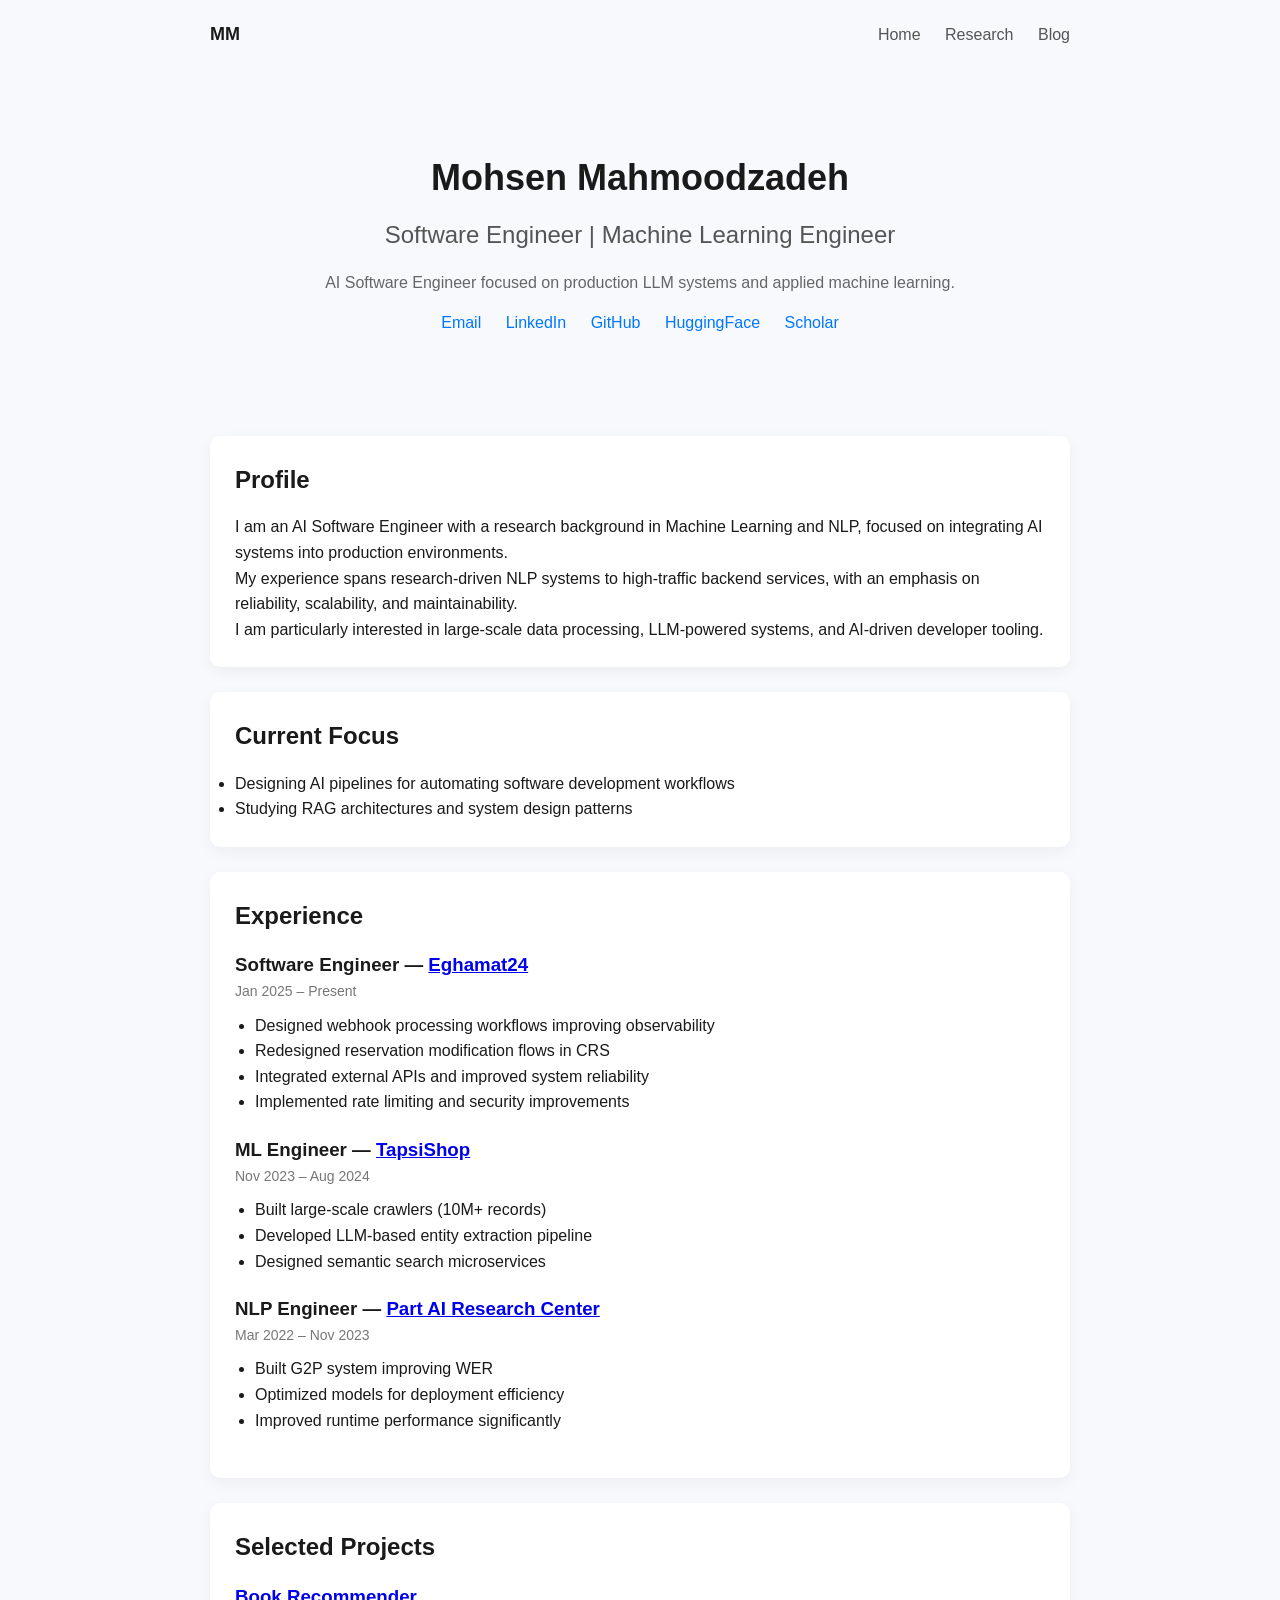
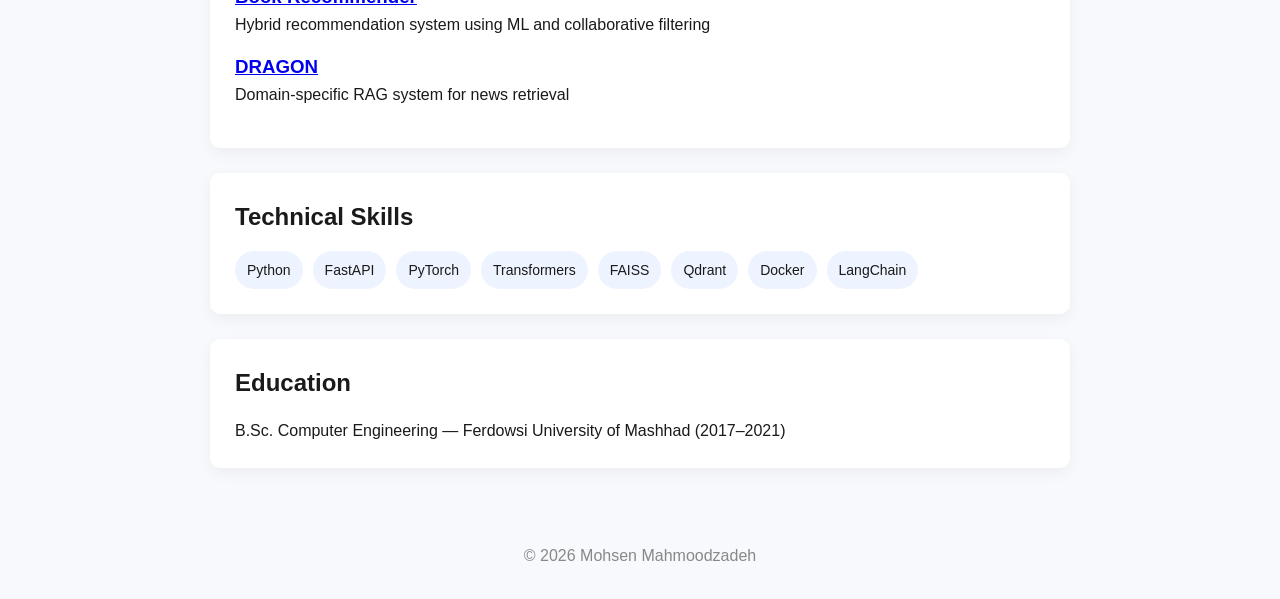
==== index.html @ 60033118 "[update] index" ====
<!DOCTYPE html>
<html lang="en">
<head>
    <meta charset="UTF-8">
    <meta name="viewport" content="width=device-width, initial-scale=1.0">
    <title>Mohsen Mahmoodzadeh</title>
    <link rel="stylesheet" href="style.css">
</head>
<body>

<nav class="container">
    <div class="nav-inner">
        <span class="logo">MM</span>
        <div>
            <a href="index.html">Home</a>
            <a href="research.html">Research</a>
            <a href="blog.html">Blog</a>
        </div>
    </div>
</nav>

<header class="container header">
    <h1>Mohsen Mahmoodzadeh</h1>
    <h2>Software Engineer | Machine Learning Engineer</h2>
    <p class="subtitle">
        AI Software Engineer focused on production LLM systems and applied machine learning.
    </p>

    <div class="links">
        <a href="mailto:1mohsen.smm@gmail.com">Email</a>
        <a href="https://linkedin.com/in/mohsen-mahmoodzadeh">LinkedIn</a>
        <a href="https://github.com/mohsenMahmoodzadeh">GitHub</a>
        <a href="https://huggingface.co/MohsenMahmoodzadeh">HuggingFace</a>
        <a href="https://scholar.google.com/citations?hl=en&user=0bJEyegAAAAJ">Scholar</a>
    </div>
</header>

<main class="container">

<section class="card">
    <h2>Profile</h2>
    <p>
        I am an AI Software Engineer with a research background in Machine Learning and NLP,
        focused on integrating AI systems into production environments.
    </p>
    <p>
        My experience spans research-driven NLP systems to high-traffic backend services,
        with an emphasis on reliability, scalability, and maintainability.
    </p>
    <p>
        I am particularly interested in large-scale data processing,
        LLM-powered systems, and AI-driven developer tooling.
    </p>
</section>

<section class="card">
    <h2>Current Focus</h2>
    <ul>
        <li>Designing AI pipelines for automating software development workflows</li>
        <li>Studying RAG architectures and system design patterns</li>
    </ul>
</section>

<section class="card">
    <h2>Experience</h2>

    <div class="job">
        <h3>Software Engineer — <a href="https://www.eghamat24.com">Eghamat24</a></h3>
        <span>Jan 2025 – Present</span>
        <ul>
            <li>Designed webhook processing workflows improving observability</li>
            <li>Redesigned reservation modification flows in CRS</li>
            <li>Integrated external APIs and improved system reliability</li>
            <li>Implemented rate limiting and security improvements</li>
        </ul>
    </div>

    <div class="job">
        <h3>ML Engineer — <a href="https://tapsi.shop/">TapsiShop</a></h3>
        <span>Nov 2023 – Aug 2024</span>
        <ul>
            <li>Built large-scale crawlers (10M+ records)</li>
            <li>Developed LLM-based entity extraction pipeline</li>
            <li>Designed semantic search microservices</li>
        </ul>
    </div>

    <div class="job">
        <h3>NLP Engineer — <a href="https://partdp.ai/en/">Part AI Research Center</a></h3>
        <span>Mar 2022 – Nov 2023</span>
        <ul>
            <li>Built G2P system improving WER</li>
            <li>Optimized models for deployment efficiency</li>
            <li>Improved runtime performance significantly</li>
        </ul>
    </div>

</section>

<section class="card">
    <h2>Selected Projects</h2>

    <div class="project">
        <h3><a href="https://github.com/mohsenMahmoodzadeh/book-crossing-recommender-system">Book Recommender</a></h3>
        <p>Hybrid recommendation system using ML and collaborative filtering</p>
    </div>

    <div class="project">
        <h3><a href="https://github.com/mohsenMahmoodzadeh/dragon">DRAGON</a></h3>
        <p>Domain-specific RAG system for news retrieval</p>
    </div>

</section>

<section class="card">
    <h2>Technical Skills</h2>
    <div class="skills">
        <span>Python</span>
        <span>FastAPI</span>
        <span>PyTorch</span>
        <span>Transformers</span>
        <span>FAISS</span>
        <span>Qdrant</span>
        <span>Docker</span>
        <span>LangChain</span>
    </div>
</section>

<section class="card">
    <h2>Education</h2>
    <p>B.Sc. Computer Engineering — Ferdowsi University of Mashhad (2017–2021)</p>
</section>

</main>

<footer>
    <p>© 2026 Mohsen Mahmoodzadeh</p>
</footer>

</body>
</html>
---- style.css ----
/* RESET */
* {
    margin: 0;
    padding: 0;
    box-sizing: border-box;
}

body {
    font-family: -apple-system, BlinkMacSystemFont, "Segoe UI", Roboto, sans-serif;
    background: #f7f9fc;
    color: #1a1a1a;
    line-height: 1.6;
}

/* LAYOUT */
.container {
    max-width: 900px;
    margin: auto;
    padding: 20px;
}

/* NAV */
nav {
    margin-top: 10px;
}

.nav-inner {
    display: flex;
    justify-content: space-between;
    align-items: center;
}

nav a {
    margin-left: 20px;
    text-decoration: none;
    color: #555;
    font-weight: 500;
}

nav a:hover {
    color: #0077ff;
}

.logo {
    font-weight: bold;
    font-size: 18px;
}

/* HEADER */
.header {
    text-align: center;
    margin: 60px auto;
}

.header h1 {
    font-size: 36px;
}

.header h2 {
    font-weight: 400;
    color: #555;
    margin: 10px 0;
}

.subtitle {
    margin: 15px 0;
    color: #666;
}

.links a {
    margin: 5px 10px;
    text-decoration: none;
    color: #0077ff;
    font-weight: 500;
}

.links a:hover {
    text-decoration: underline;
}

/* CARD */
.card {
    background: white;
    padding: 25px;
    margin-bottom: 25px;
    border-radius: 10px;
    box-shadow: 0 5px 15px rgba(0,0,0,0.05);
}

/* SECTIONS */
h2 {
    margin-bottom: 15px;
}

/* JOB */
.job {
    margin-bottom: 20px;
}

.job span {
    display: block;
    font-size: 14px;
    color: #777;
    margin-bottom: 10px;
}

.job ul {
    padding-left: 20px;
}

/* PROJECT */
.project {
    margin-bottom: 15px;
}

/* SKILLS */
.skills {
    display: flex;
    flex-wrap: wrap;
    gap: 10px;
}

.skills span {
    background: #eef4ff;
    padding: 8px 12px;
    border-radius: 20px;
    font-size: 14px;
}

/* FOOTER */
footer {
    text-align: center;
    padding: 30px;
    color: #888;
}
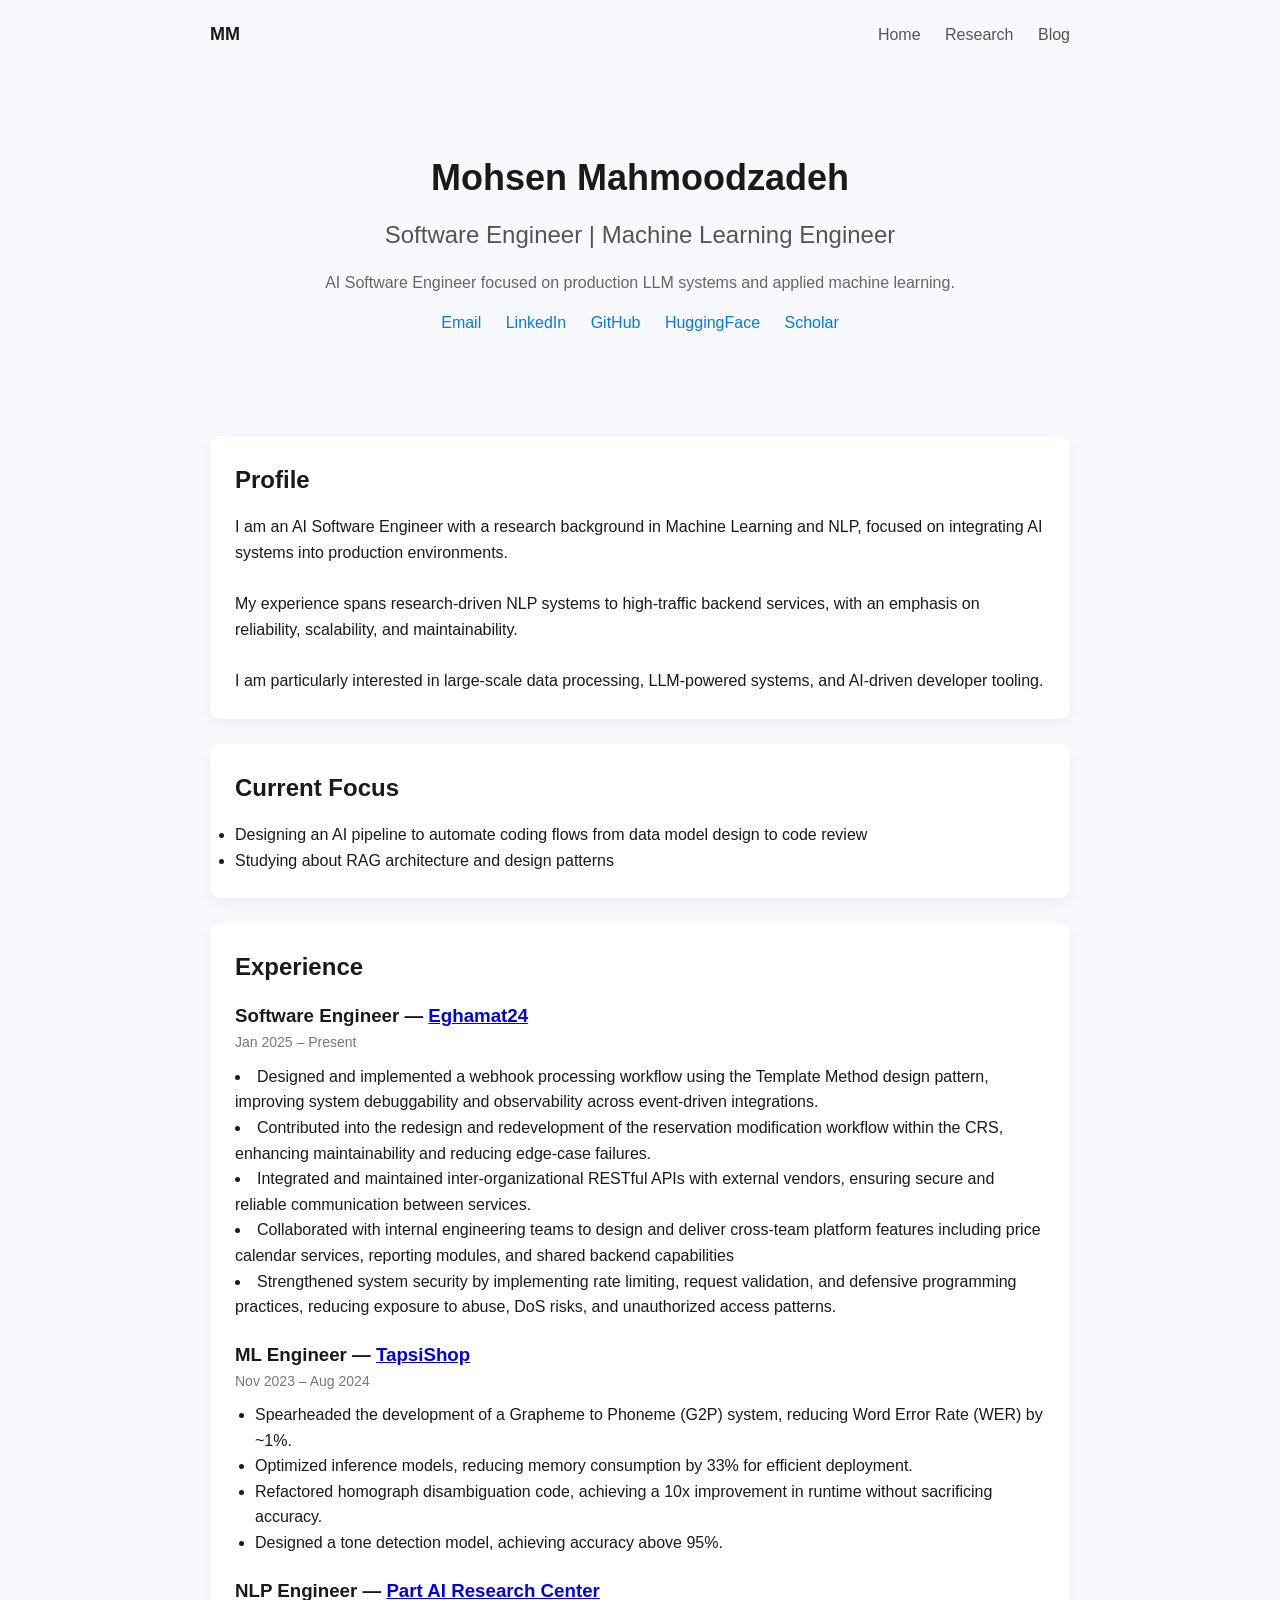
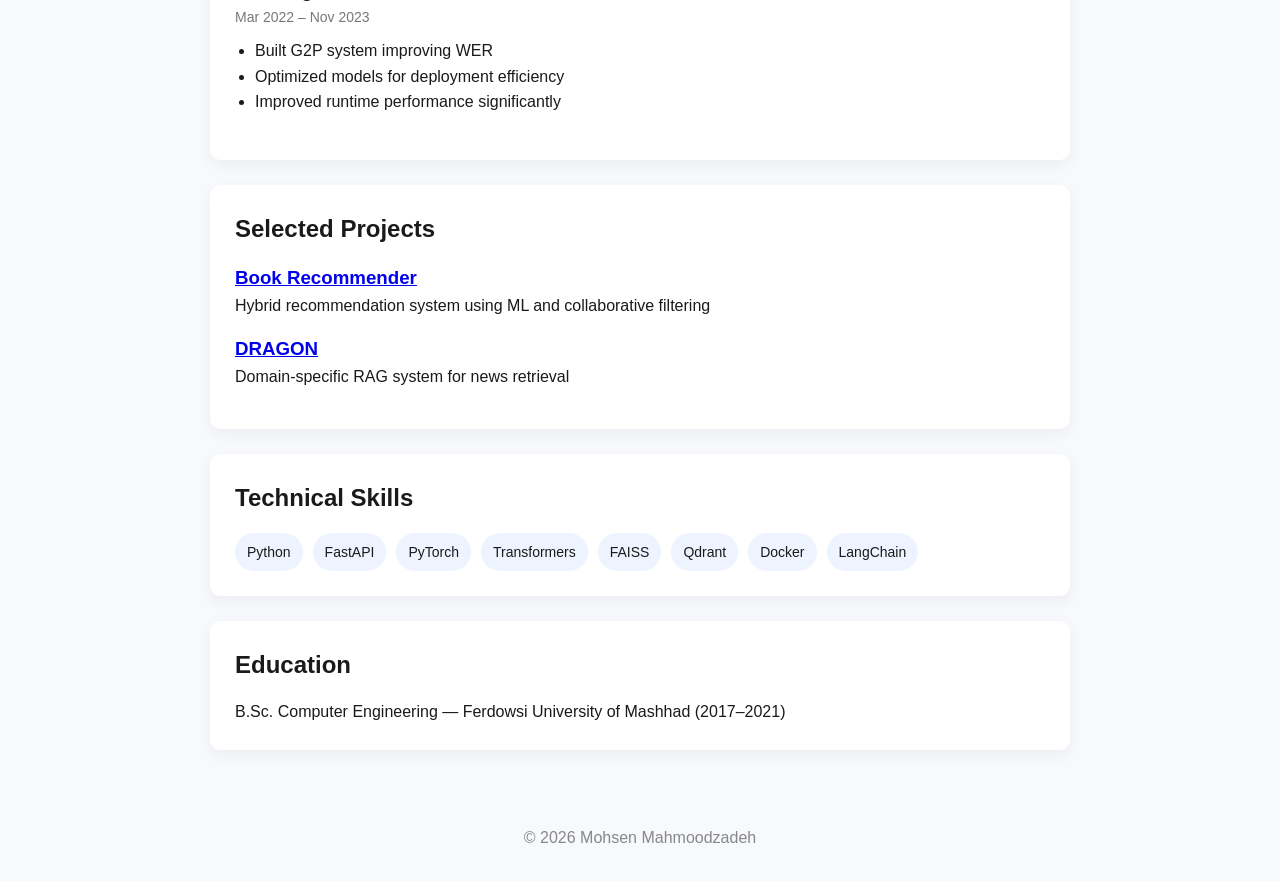
==== commit 9726a4ec: "[update] index" ====
--- a/index.html
+++ b/index.html
@@ -37,99 +37,112 @@
 
 <main class="container">
 
-<section class="card">
-    <h2>Profile</h2>
-    <p>
-        I am an AI Software Engineer with a research background in Machine Learning and NLP,
-        focused on integrating AI systems into production environments.
-    </p>
-    <p>
-        My experience spans research-driven NLP systems to high-traffic backend services,
-        with an emphasis on reliability, scalability, and maintainability.
-    </p>
-    <p>
-        I am particularly interested in large-scale data processing,
-        LLM-powered systems, and AI-driven developer tooling.
-    </p>
-</section>
+    <section class="card">
+        <h2>Profile</h2>
+        <p>
+            I am an AI Software Engineer with a research background in Machine Learning and NLP,
+            focused on integrating AI systems into production environments.
+        </p>
+        <br>
+        <p>
+            My experience spans research-driven NLP systems to high-traffic backend services,
+            with an emphasis on reliability, scalability, and maintainability.
+        </p>
+        <br>
+        <p>
+            I am particularly interested in large-scale data processing,
+            LLM-powered systems, and AI-driven developer tooling.
+        </p>
+    </section>
 
-<section class="card">
-    <h2>Current Focus</h2>
-    <ul>
-        <li>Designing AI pipelines for automating software development workflows</li>
-        <li>Studying RAG architectures and system design patterns</li>
-    </ul>
-</section>
+    <section class="card">
+        <h2>Current Focus</h2>
+        <ul>
+            <li>Designing an AI pipeline to automate coding flows from data model design to code review</li>
+            <li>Studying about RAG architecture and design patterns</li>
+        </ul>
+    </section>
 
-<section class="card">
-    <h2>Experience</h2>
+    <section class="card">
+        <h2>Experience</h2>
 
-    <div class="job">
-        <h3>Software Engineer — <a href="https://www.eghamat24.com">Eghamat24</a></h3>
-        <span>Jan 2025 – Present</span>
-        <ul>
-            <li>Designed webhook processing workflows improving observability</li>
-            <li>Redesigned reservation modification flows in CRS</li>
-            <li>Integrated external APIs and improved system reliability</li>
-            <li>Implemented rate limiting and security improvements</li>
-        </ul>
-    </div>
+        <div class="job">
+            <h3>Software Engineer — <a href="https://www.eghamat24.com">Eghamat24</a></h3>
+            <span>Jan 2025 – Present</span>
+            <li>Designed and implemented a webhook processing workflow using the Template Method design pattern,
+                improving system debuggability and observability across event-driven integrations.
+            </li>
+            <li>Contributed into the redesign and redevelopment of the reservation modification workflow within the
+                CRS, enhancing maintainability and reducing edge-case failures.
+            </li>
+            <li>Integrated and maintained inter-organizational RESTful APIs with external vendors, ensuring secure and
+                reliable communication between services.
+            </li>
+            <li>Collaborated with internal engineering teams to design and deliver cross-team platform features
+                including price calendar services, reporting modules, and shared backend capabilities
+            </li>
+            <li>Strengthened system security by implementing rate limiting, request validation, and defensive
+                programming practices, reducing exposure to abuse, DoS risks, and unauthorized access patterns.
+            </li>
+        </div>
 
-    <div class="job">
-        <h3>ML Engineer — <a href="https://tapsi.shop/">TapsiShop</a></h3>
-        <span>Nov 2023 – Aug 2024</span>
-        <ul>
-            <li>Built large-scale crawlers (10M+ records)</li>
-            <li>Developed LLM-based entity extraction pipeline</li>
-            <li>Designed semantic search microservices</li>
-        </ul>
-    </div>
+        <div class="job">
+            <h3>ML Engineer — <a href="https://tapsi.shop/">TapsiShop</a></h3>
+            <span>Nov 2023 – Aug 2024</span>
+            <ul>
+                <li>Spearheaded the development of a Grapheme to Phoneme (G2P) system, reducing Word Error Rate (WER) by ~1%.</li>
+            <li>Optimized inference models, reducing memory consumption by 33% for efficient deployment.</li>
+            <li>Refactored homograph disambiguation code, achieving a 10x improvement in runtime without sacrificing accuracy.</li>
+            <li>Designed a tone detection model, achieving accuracy above 95%.</li>
+            </ul>
+        </div>
 
-    <div class="job">
-        <h3>NLP Engineer — <a href="https://partdp.ai/en/">Part AI Research Center</a></h3>
-        <span>Mar 2022 – Nov 2023</span>
-        <ul>
-            <li>Built G2P system improving WER</li>
-            <li>Optimized models for deployment efficiency</li>
-            <li>Improved runtime performance significantly</li>
-        </ul>
-    </div>
+        <div class="job">
+            <h3>NLP Engineer — <a href="https://partdp.ai/en/">Part AI Research Center</a></h3>
+            <span>Mar 2022 – Nov 2023</span>
+            <ul>
+                <li>Built G2P system improving WER</li>
+                <li>Optimized models for deployment efficiency</li>
+                <li>Improved runtime performance significantly</li>
+            </ul>
+        </div>
 
-</section>
+    </section>
 
-<section class="card">
-    <h2>Selected Projects</h2>
+    <section class="card">
+        <h2>Selected Projects</h2>
 
-    <div class="project">
-        <h3><a href="https://github.com/mohsenMahmoodzadeh/book-crossing-recommender-system">Book Recommender</a></h3>
-        <p>Hybrid recommendation system using ML and collaborative filtering</p>
-    </div>
+        <div class="project">
+            <h3><a href="https://github.com/mohsenMahmoodzadeh/book-crossing-recommender-system">Book Recommender</a>
+            </h3>
+            <p>Hybrid recommendation system using ML and collaborative filtering</p>
+        </div>
 
-    <div class="project">
-        <h3><a href="https://github.com/mohsenMahmoodzadeh/dragon">DRAGON</a></h3>
-        <p>Domain-specific RAG system for news retrieval</p>
-    </div>
+        <div class="project">
+            <h3><a href="https://github.com/mohsenMahmoodzadeh/dragon">DRAGON</a></h3>
+            <p>Domain-specific RAG system for news retrieval</p>
+        </div>
 
-</section>
+    </section>
 
-<section class="card">
-    <h2>Technical Skills</h2>
-    <div class="skills">
-        <span>Python</span>
-        <span>FastAPI</span>
-        <span>PyTorch</span>
-        <span>Transformers</span>
-        <span>FAISS</span>
-        <span>Qdrant</span>
-        <span>Docker</span>
-        <span>LangChain</span>
-    </div>
-</section>
+    <section class="card">
+        <h2>Technical Skills</h2>
+        <div class="skills">
+            <span>Python</span>
+            <span>FastAPI</span>
+            <span>PyTorch</span>
+            <span>Transformers</span>
+            <span>FAISS</span>
+            <span>Qdrant</span>
+            <span>Docker</span>
+            <span>LangChain</span>
+        </div>
+    </section>
 
-<section class="card">
-    <h2>Education</h2>
-    <p>B.Sc. Computer Engineering — Ferdowsi University of Mashhad (2017–2021)</p>
-</section>
+    <section class="card">
+        <h2>Education</h2>
+        <p>B.Sc. Computer Engineering — Ferdowsi University of Mashhad (2017–2021)</p>
+    </section>
 
 </main>
 
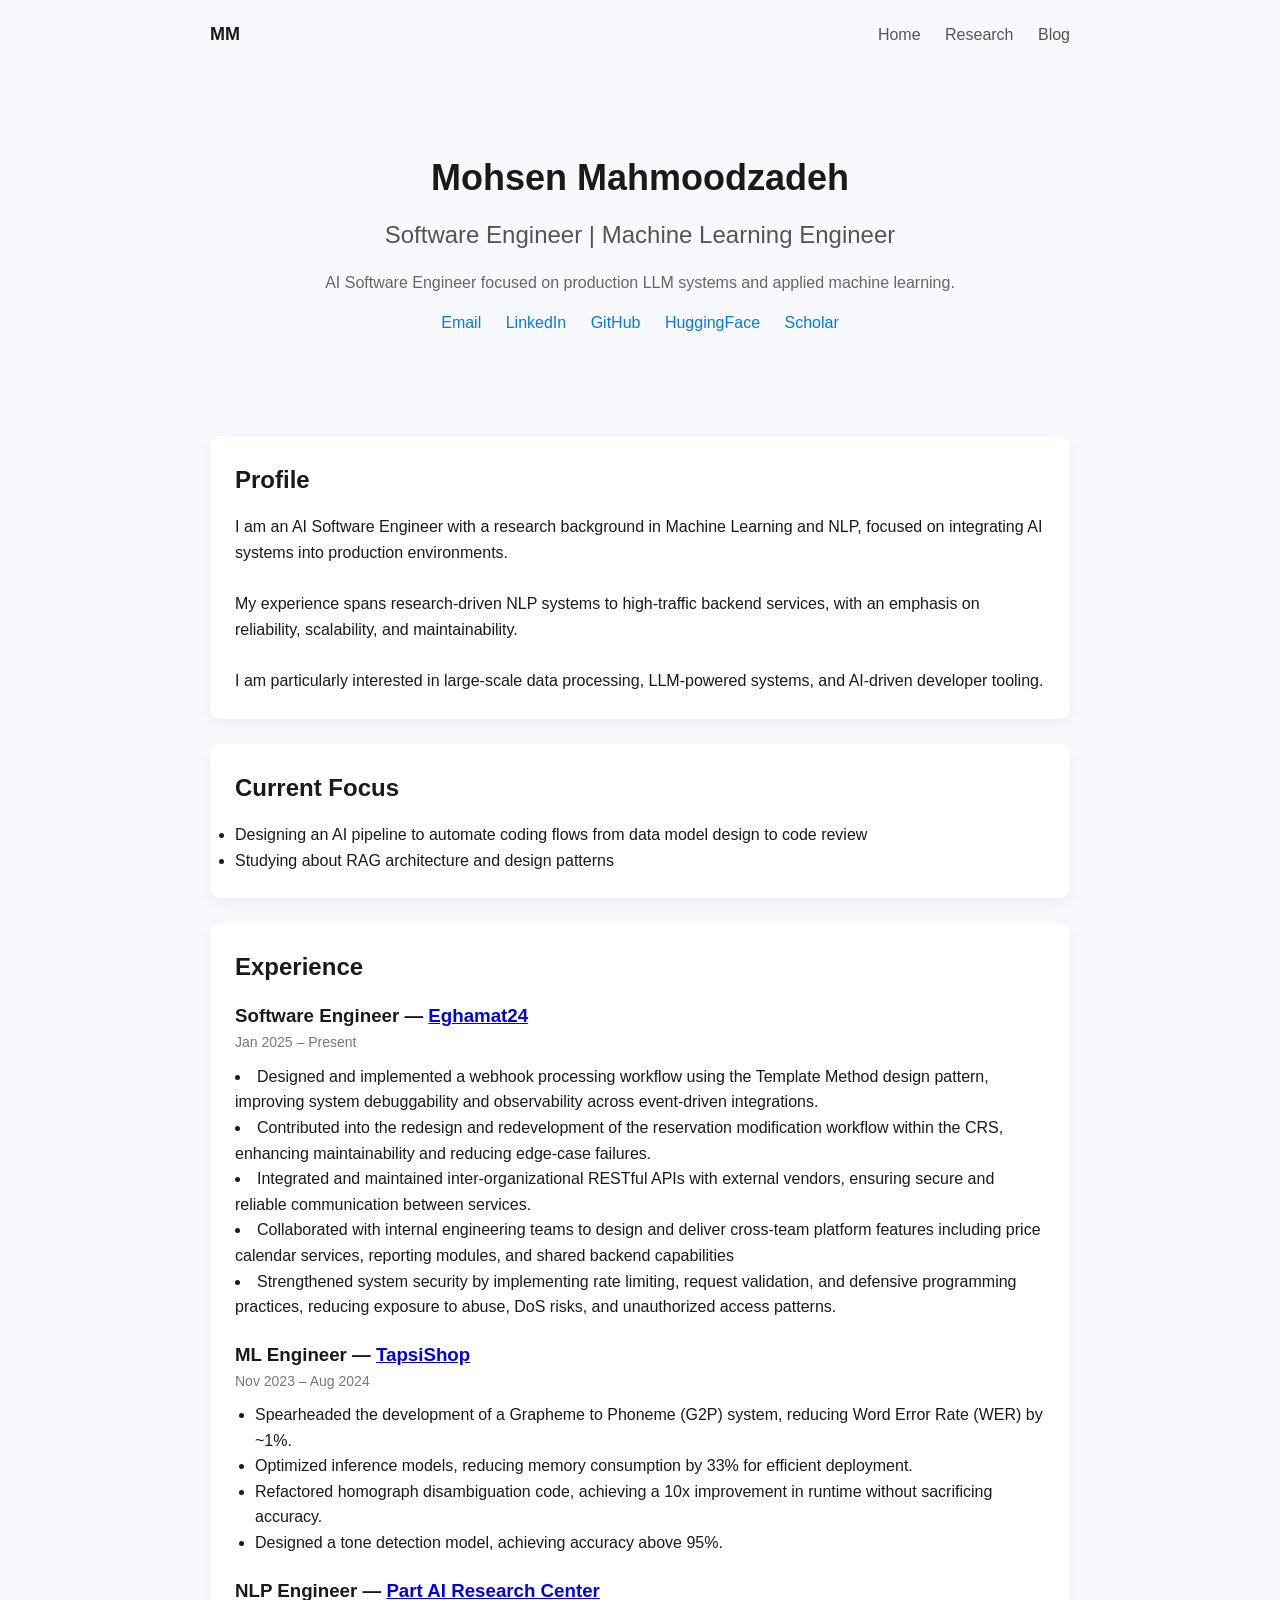
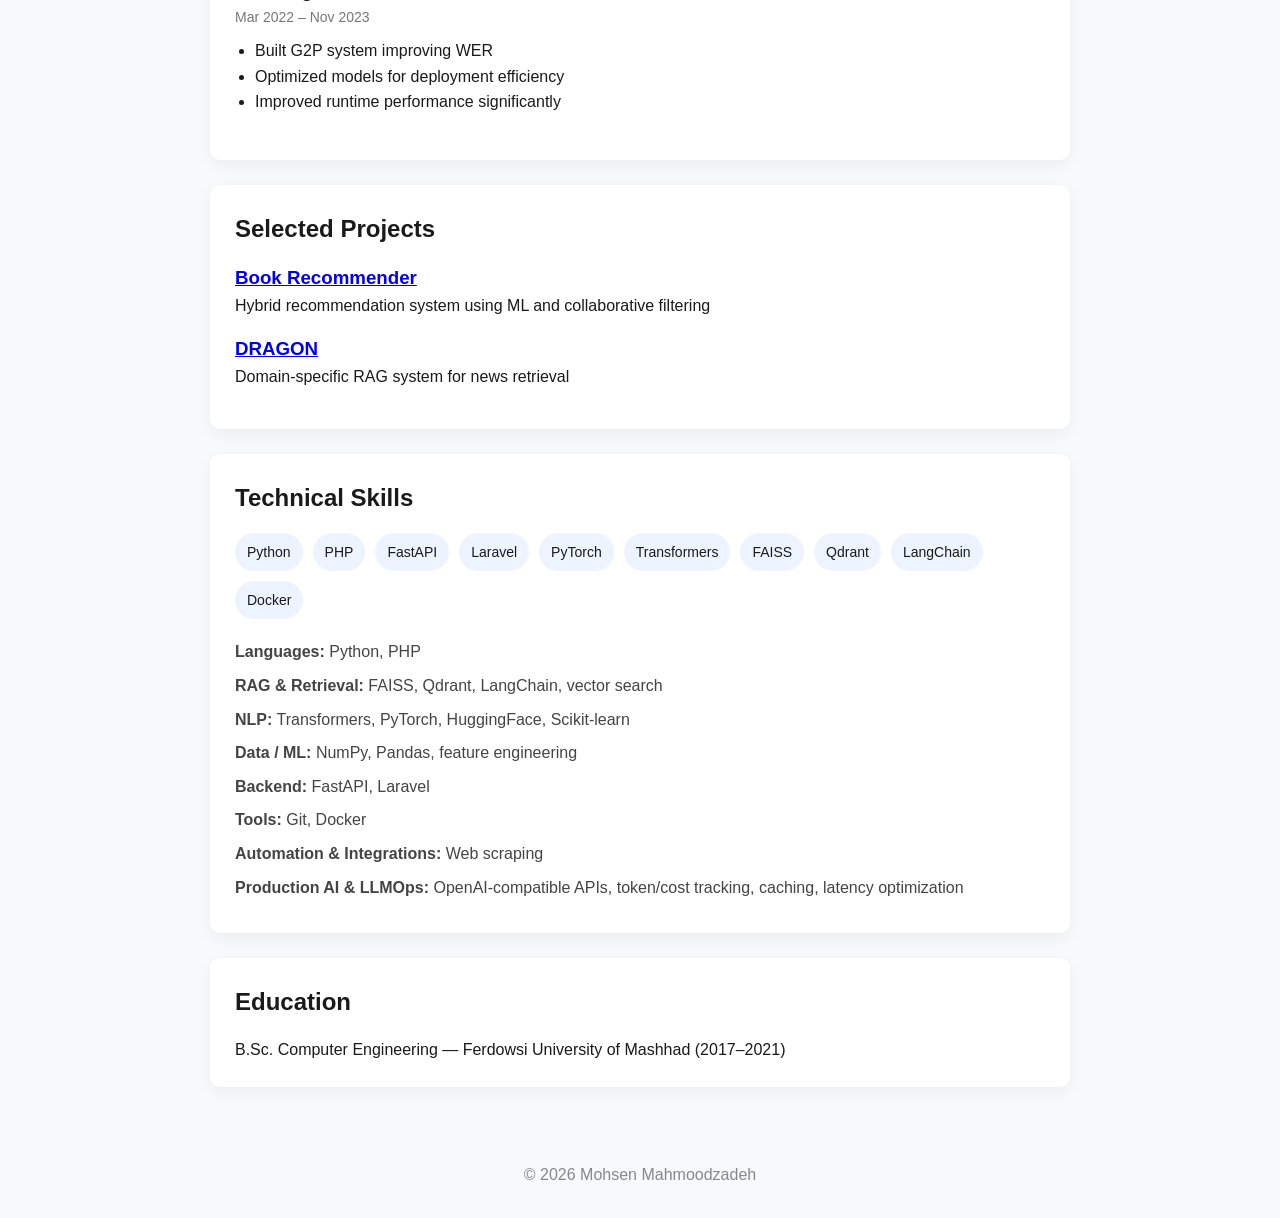
==== commit 610d2e8f: "[update] index" ====
--- a/index.html
+++ b/index.html
@@ -90,10 +90,14 @@
             <h3>ML Engineer — <a href="https://tapsi.shop/">TapsiShop</a></h3>
             <span>Nov 2023 – Aug 2024</span>
             <ul>
-                <li>Spearheaded the development of a Grapheme to Phoneme (G2P) system, reducing Word Error Rate (WER) by ~1%.</li>
-            <li>Optimized inference models, reducing memory consumption by 33% for efficient deployment.</li>
-            <li>Refactored homograph disambiguation code, achieving a 10x improvement in runtime without sacrificing accuracy.</li>
-            <li>Designed a tone detection model, achieving accuracy above 95%.</li>
+                <li>Spearheaded the development of a Grapheme to Phoneme (G2P) system, reducing Word Error Rate (WER) by
+                    ~1%.
+                </li>
+                <li>Optimized inference models, reducing memory consumption by 33% for efficient deployment.</li>
+                <li>Refactored homograph disambiguation code, achieving a 10x improvement in runtime without sacrificing
+                    accuracy.
+                </li>
+                <li>Designed a tone detection model, achieving accuracy above 95%.</li>
             </ul>
         </div>
 
@@ -127,15 +131,41 @@
 
     <section class="card">
         <h2>Technical Skills</h2>
+
+        <!-- Quick visual tags -->
         <div class="skills">
             <span>Python</span>
+            <span>PHP</span>
             <span>FastAPI</span>
+            <span>Laravel</span>
             <span>PyTorch</span>
             <span>Transformers</span>
             <span>FAISS</span>
             <span>Qdrant</span>
+            <span>LangChain</span>
             <span>Docker</span>
-            <span>LangChain</span>
+        </div>
+
+        <!-- Detailed breakdown -->
+        <div class="skills-detailed">
+
+            <p><b>Languages:</b> Python, PHP</p>
+
+            <p><b>RAG & Retrieval:</b> FAISS, Qdrant, LangChain, vector search</p>
+
+            <p><b>NLP:</b> Transformers, PyTorch, HuggingFace, Scikit-learn</p>
+
+            <p><b>Data / ML:</b> NumPy, Pandas, feature engineering</p>
+
+            <p><b>Backend:</b> FastAPI, Laravel</p>
+
+            <p><b>Tools:</b> Git, Docker</p>
+
+            <p><b>Automation & Integrations:</b> Web scraping</p>
+
+            <p><b>Production AI & LLMOps:</b> OpenAI-compatible APIs, token/cost tracking, caching, latency optimization
+            </p>
+
         </div>
     </section>
 
--- a/style.css
+++ b/style.css
@@ -132,4 +132,13 @@
     text-align: center;
     padding: 30px;
     color: #888;
+}
+
+.skills-detailed {
+    margin-top: 20px;
+}
+
+.skills-detailed p {
+    margin-bottom: 8px;
+    color: #444;
 }
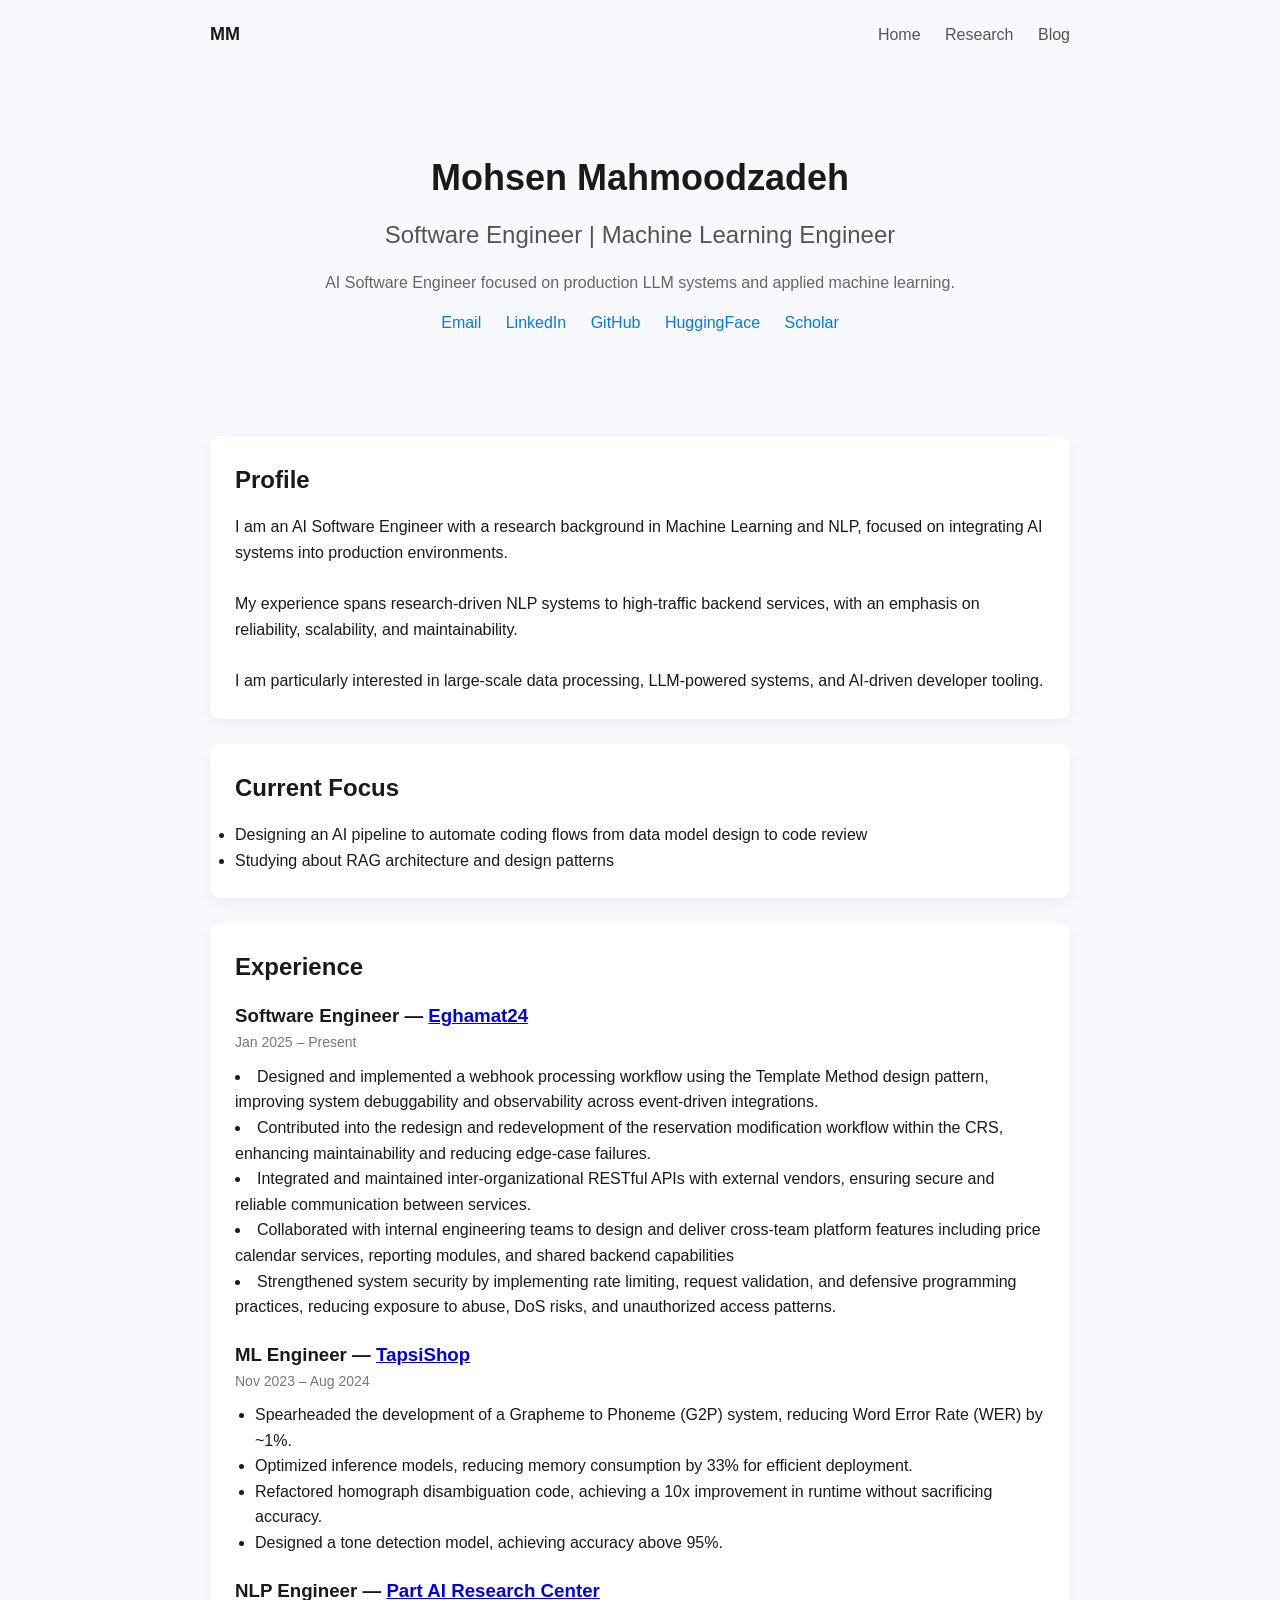
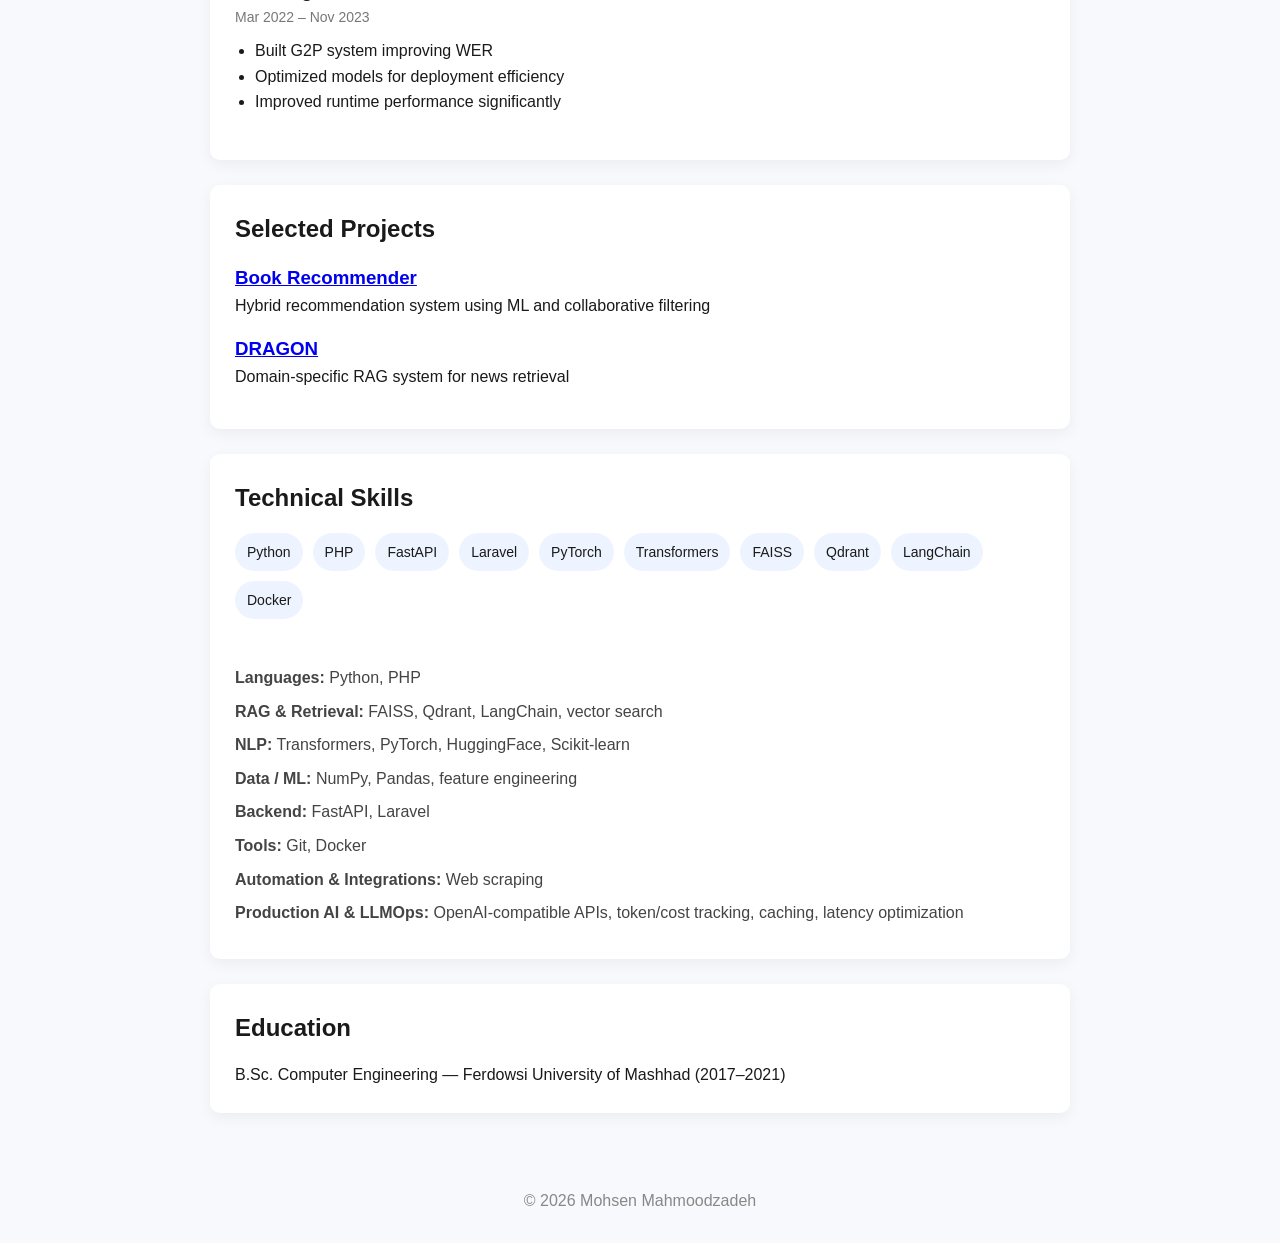
==== commit b98bfd49: "[update] index" ====
--- a/index.html
+++ b/index.html
@@ -146,6 +146,8 @@
             <span>Docker</span>
         </div>
 
+        <br>
+
         <!-- Detailed breakdown -->
         <div class="skills-detailed">
 
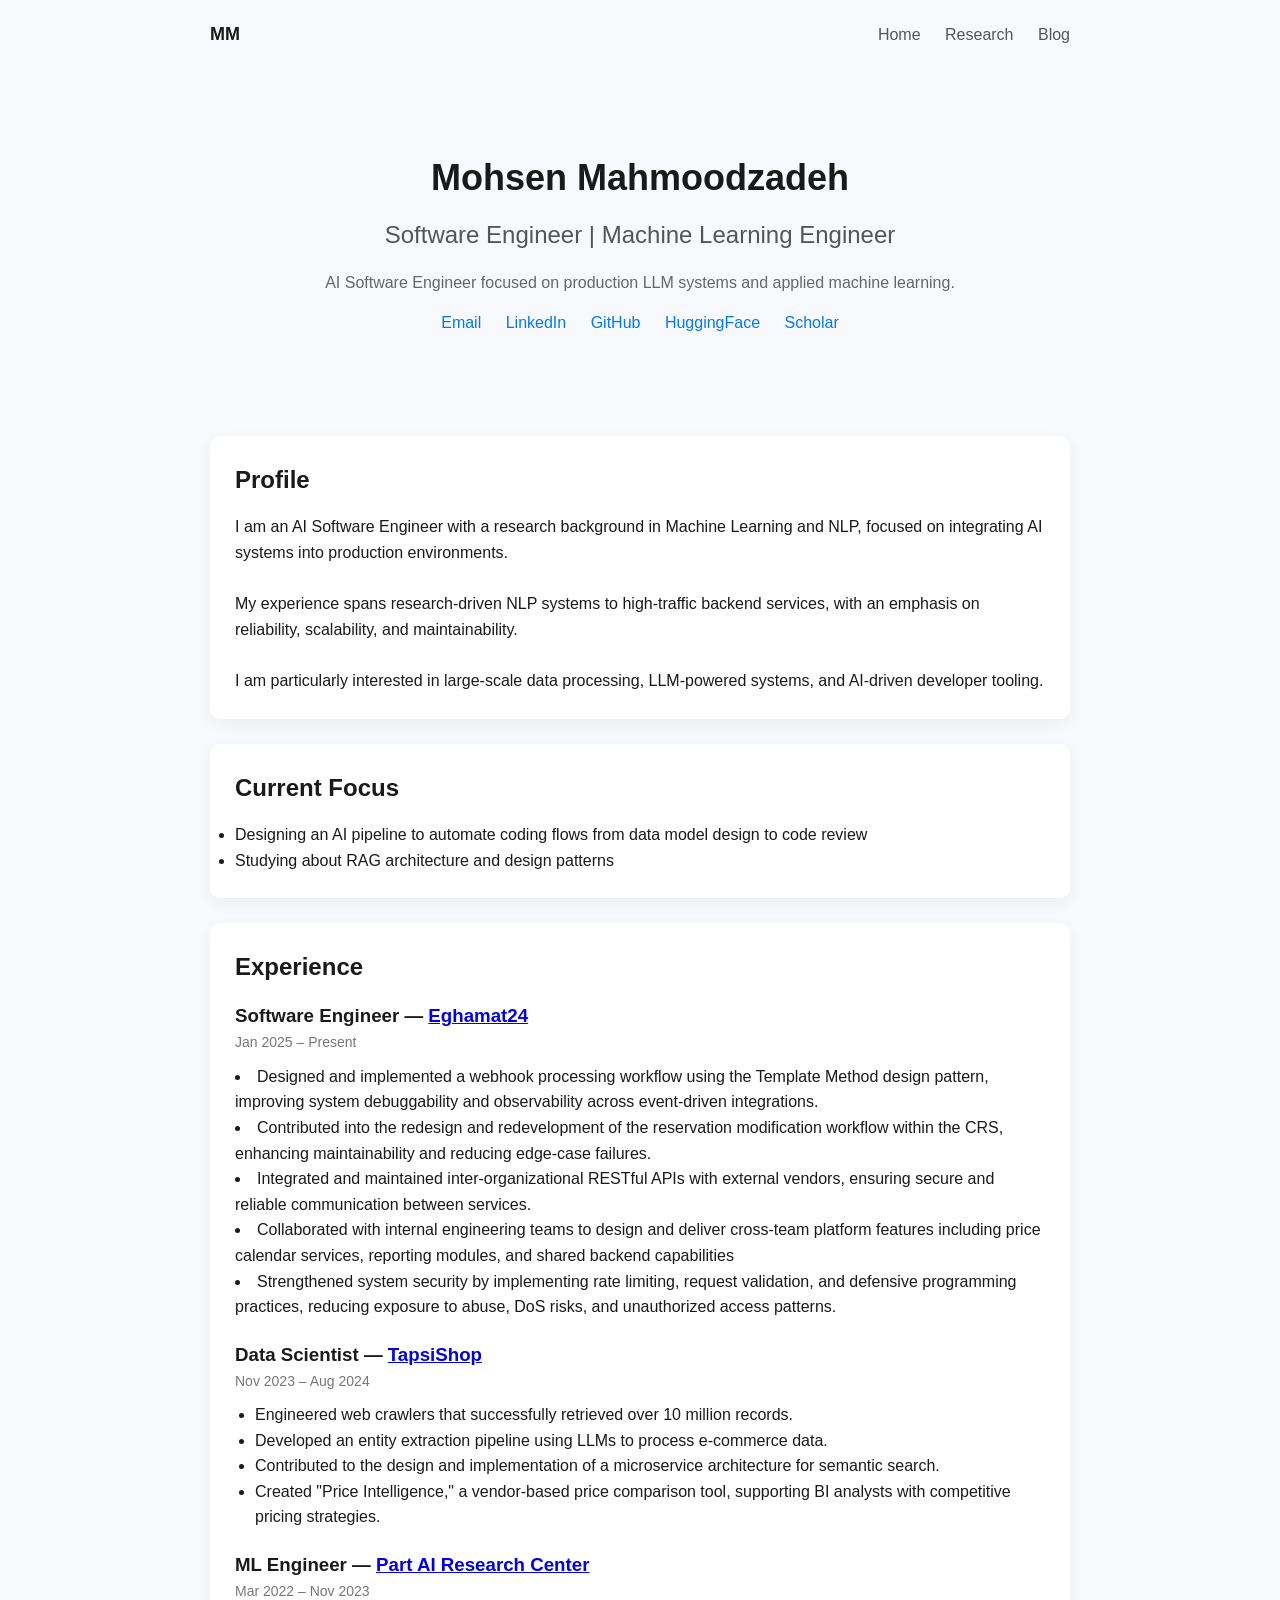
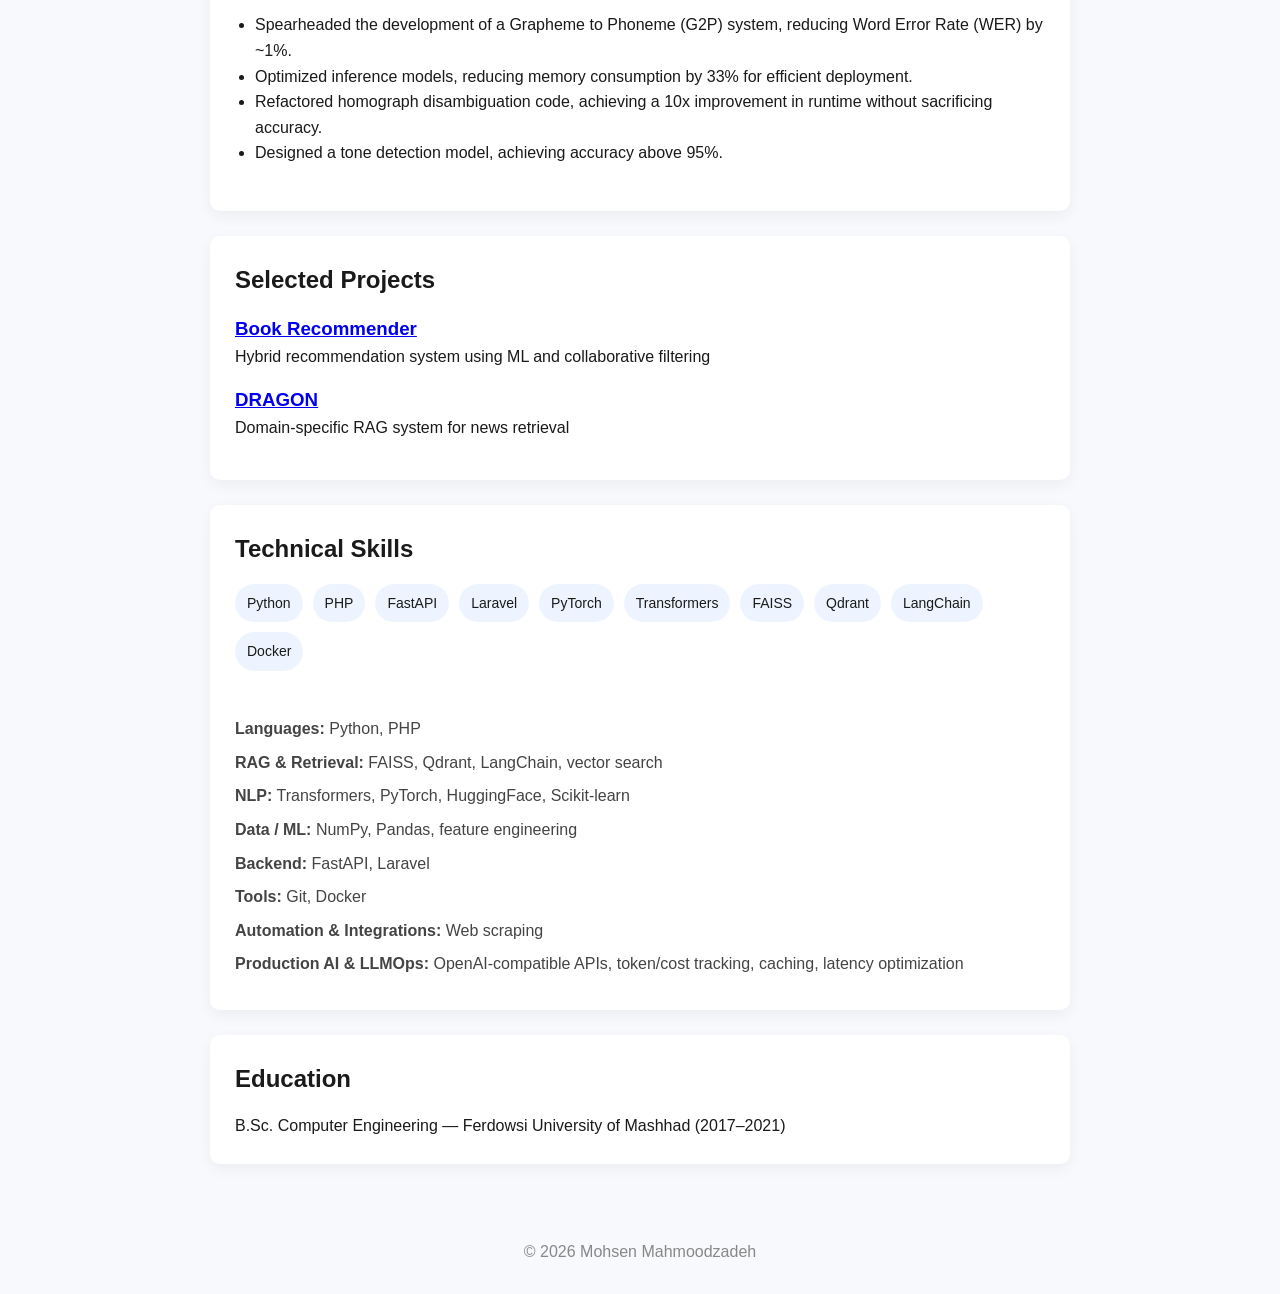
==== commit 4713cf5a: "[update] index" ====
--- a/index.html
+++ b/index.html
@@ -87,8 +87,22 @@
         </div>
 
         <div class="job">
-            <h3>ML Engineer — <a href="https://tapsi.shop/">TapsiShop</a></h3>
+            <h3>Data Scientist — <a href="https://tapsi.shop/">TapsiShop</a></h3>
             <span>Nov 2023 – Aug 2024</span>
+            <ul>
+                <li>Engineered web crawlers that successfully retrieved over 10 million records.</li>
+                <li>Developed an entity extraction pipeline using LLMs to process e-commerce data.</li>
+                <li>Contributed to the design and implementation of a microservice architecture for semantic search.
+                </li>
+                <li>Created "Price Intelligence," a vendor-based price comparison tool, supporting BI analysts with
+                    competitive pricing strategies.
+                </li>
+            </ul>
+        </div>
+
+        <div class="job">
+            <h3>ML Engineer — <a href="https://partdp.ai/en/">Part AI Research Center</a></h3>
+            <span>Mar 2022 – Nov 2023</span>
             <ul>
                 <li>Spearheaded the development of a Grapheme to Phoneme (G2P) system, reducing Word Error Rate (WER) by
                     ~1%.
@@ -98,16 +112,6 @@
                     accuracy.
                 </li>
                 <li>Designed a tone detection model, achieving accuracy above 95%.</li>
-            </ul>
-        </div>
-
-        <div class="job">
-            <h3>NLP Engineer — <a href="https://partdp.ai/en/">Part AI Research Center</a></h3>
-            <span>Mar 2022 – Nov 2023</span>
-            <ul>
-                <li>Built G2P system improving WER</li>
-                <li>Optimized models for deployment efficiency</li>
-                <li>Improved runtime performance significantly</li>
             </ul>
         </div>
 
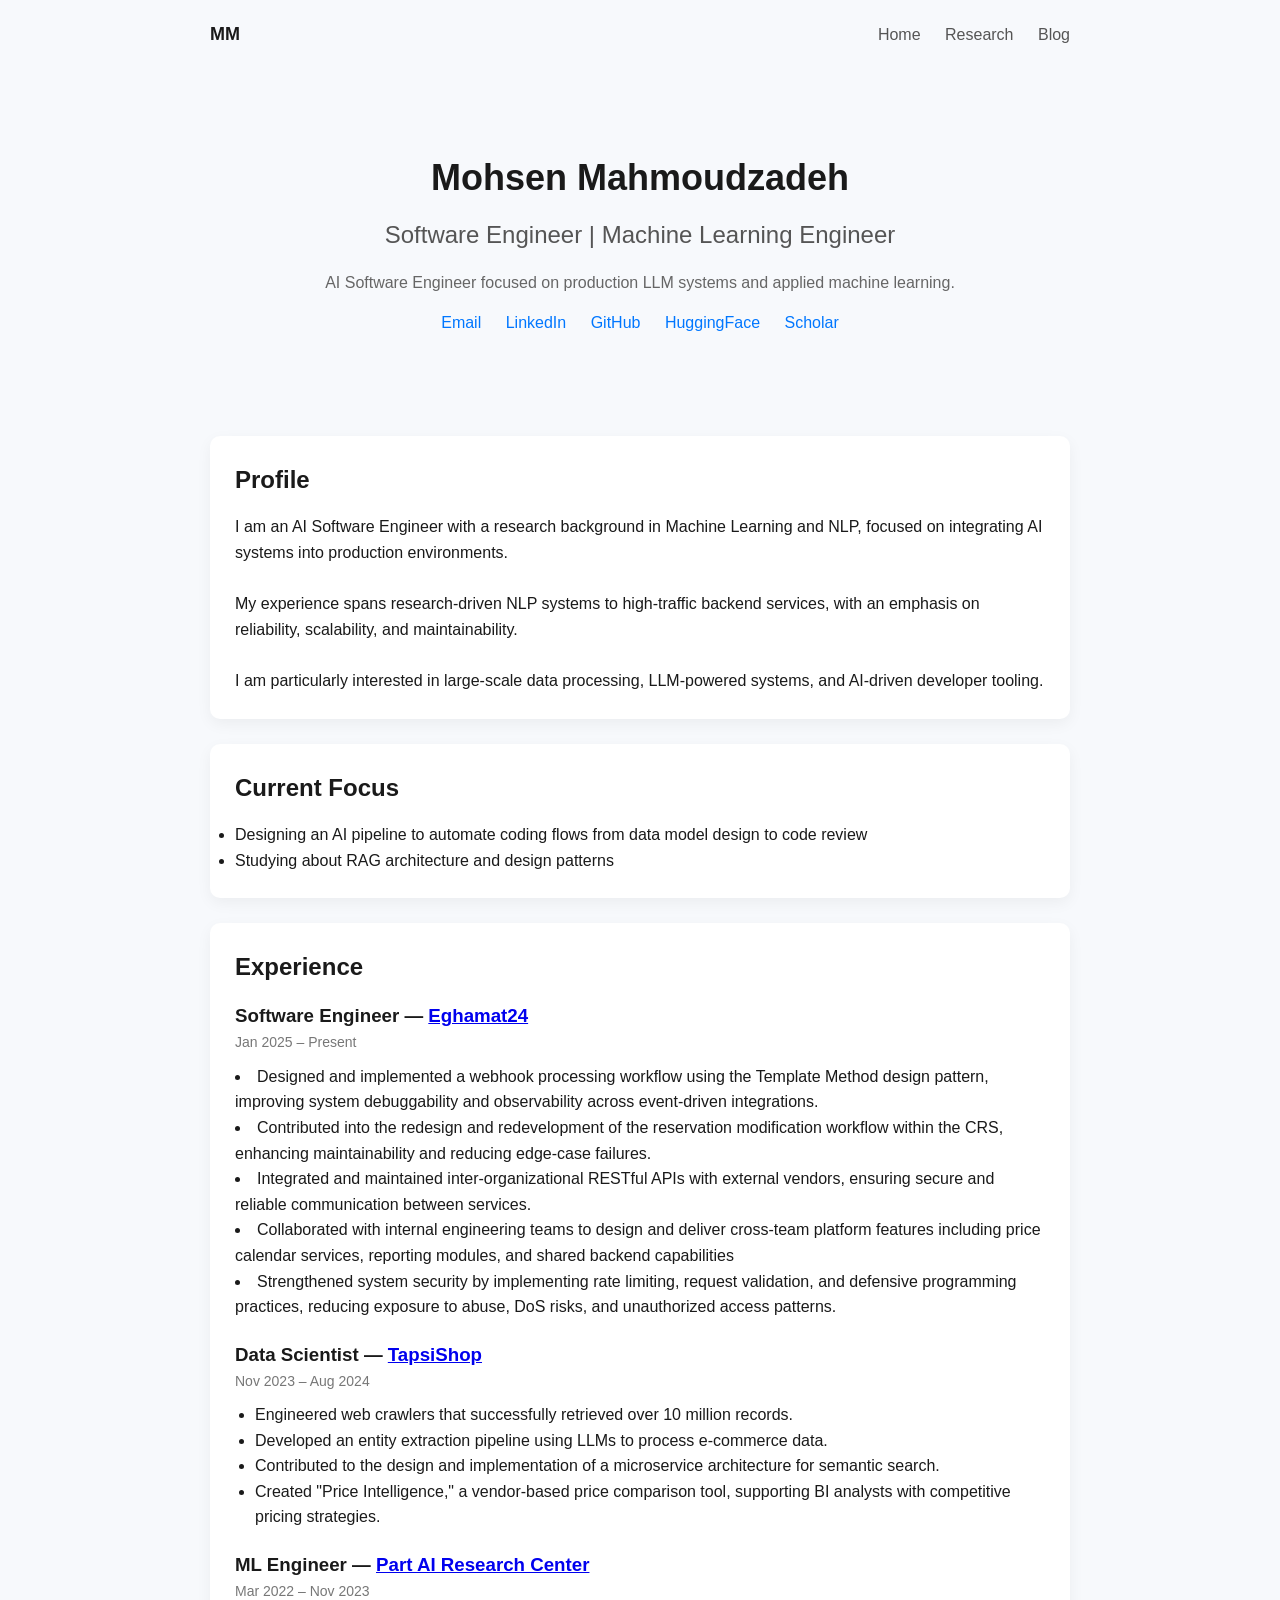
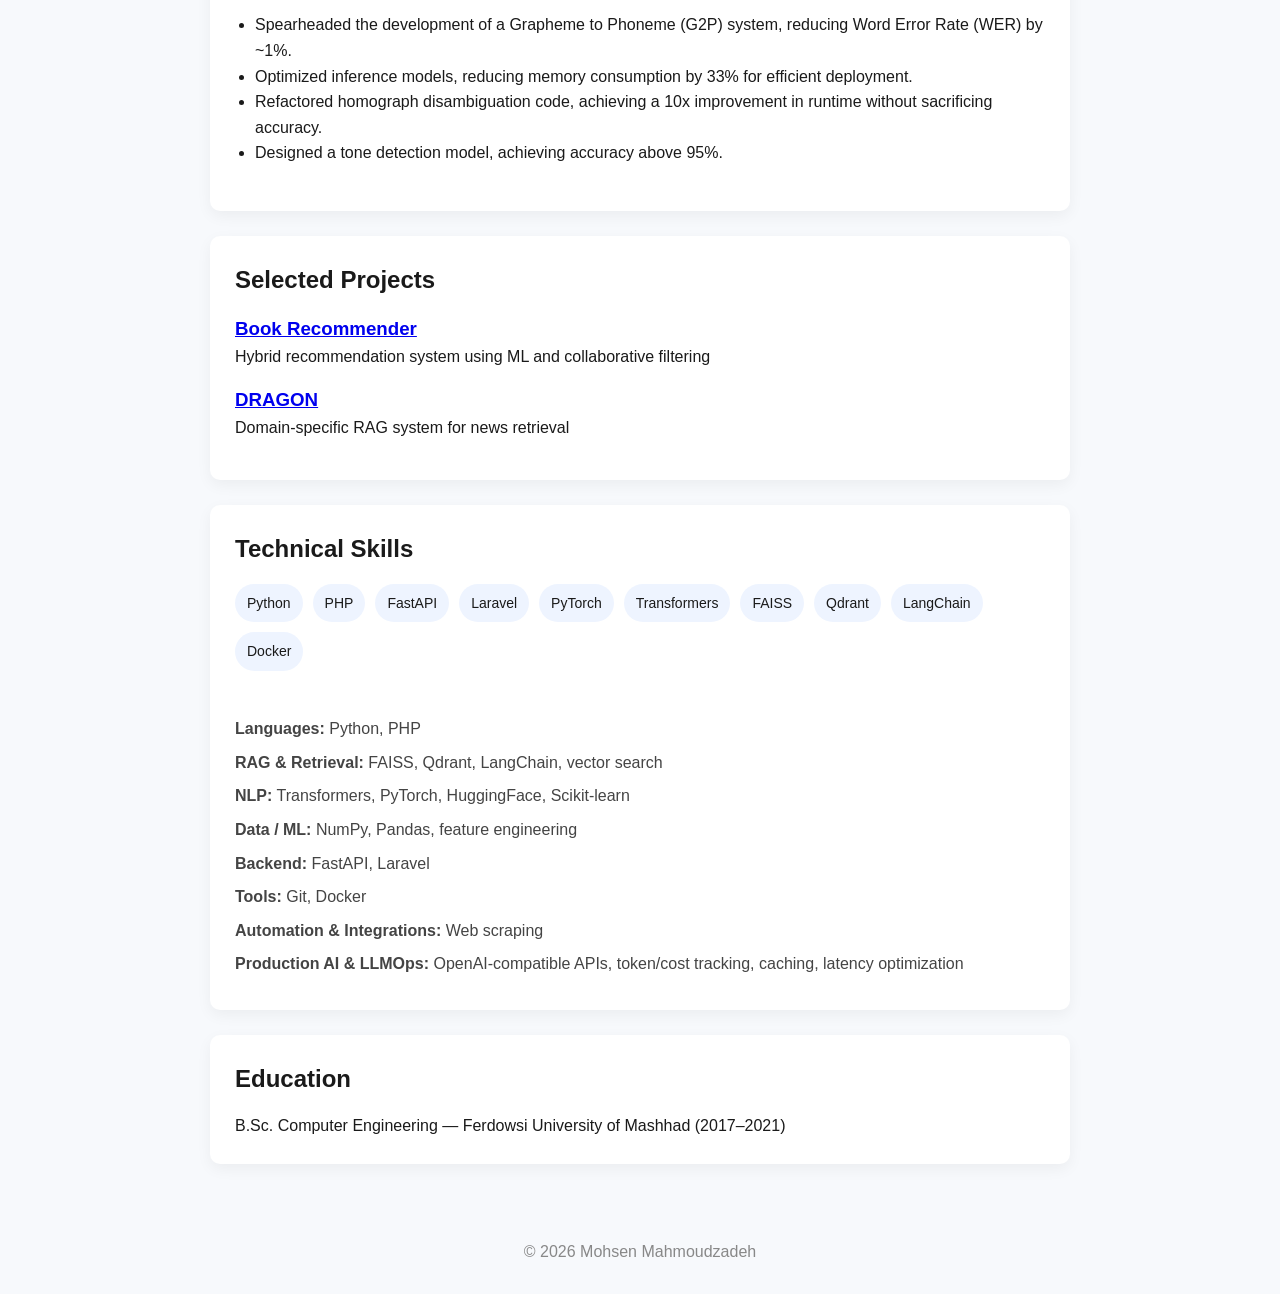
==== commit b2e20819: "[update] index" ====
--- a/index.html
+++ b/index.html
@@ -20,7 +20,7 @@
 </nav>
 
 <header class="container header">
-    <h1>Mohsen Mahmoodzadeh</h1>
+    <h1>Mohsen Mahmoudzadeh</h1>
     <h2>Software Engineer | Machine Learning Engineer</h2>
     <p class="subtitle">
         AI Software Engineer focused on production LLM systems and applied machine learning.
@@ -183,7 +183,7 @@
 </main>
 
 <footer>
-    <p>© 2026 Mohsen Mahmoodzadeh</p>
+    <p>© 2026 Mohsen Mahmoudzadeh</p>
 </footer>
 
 </body>
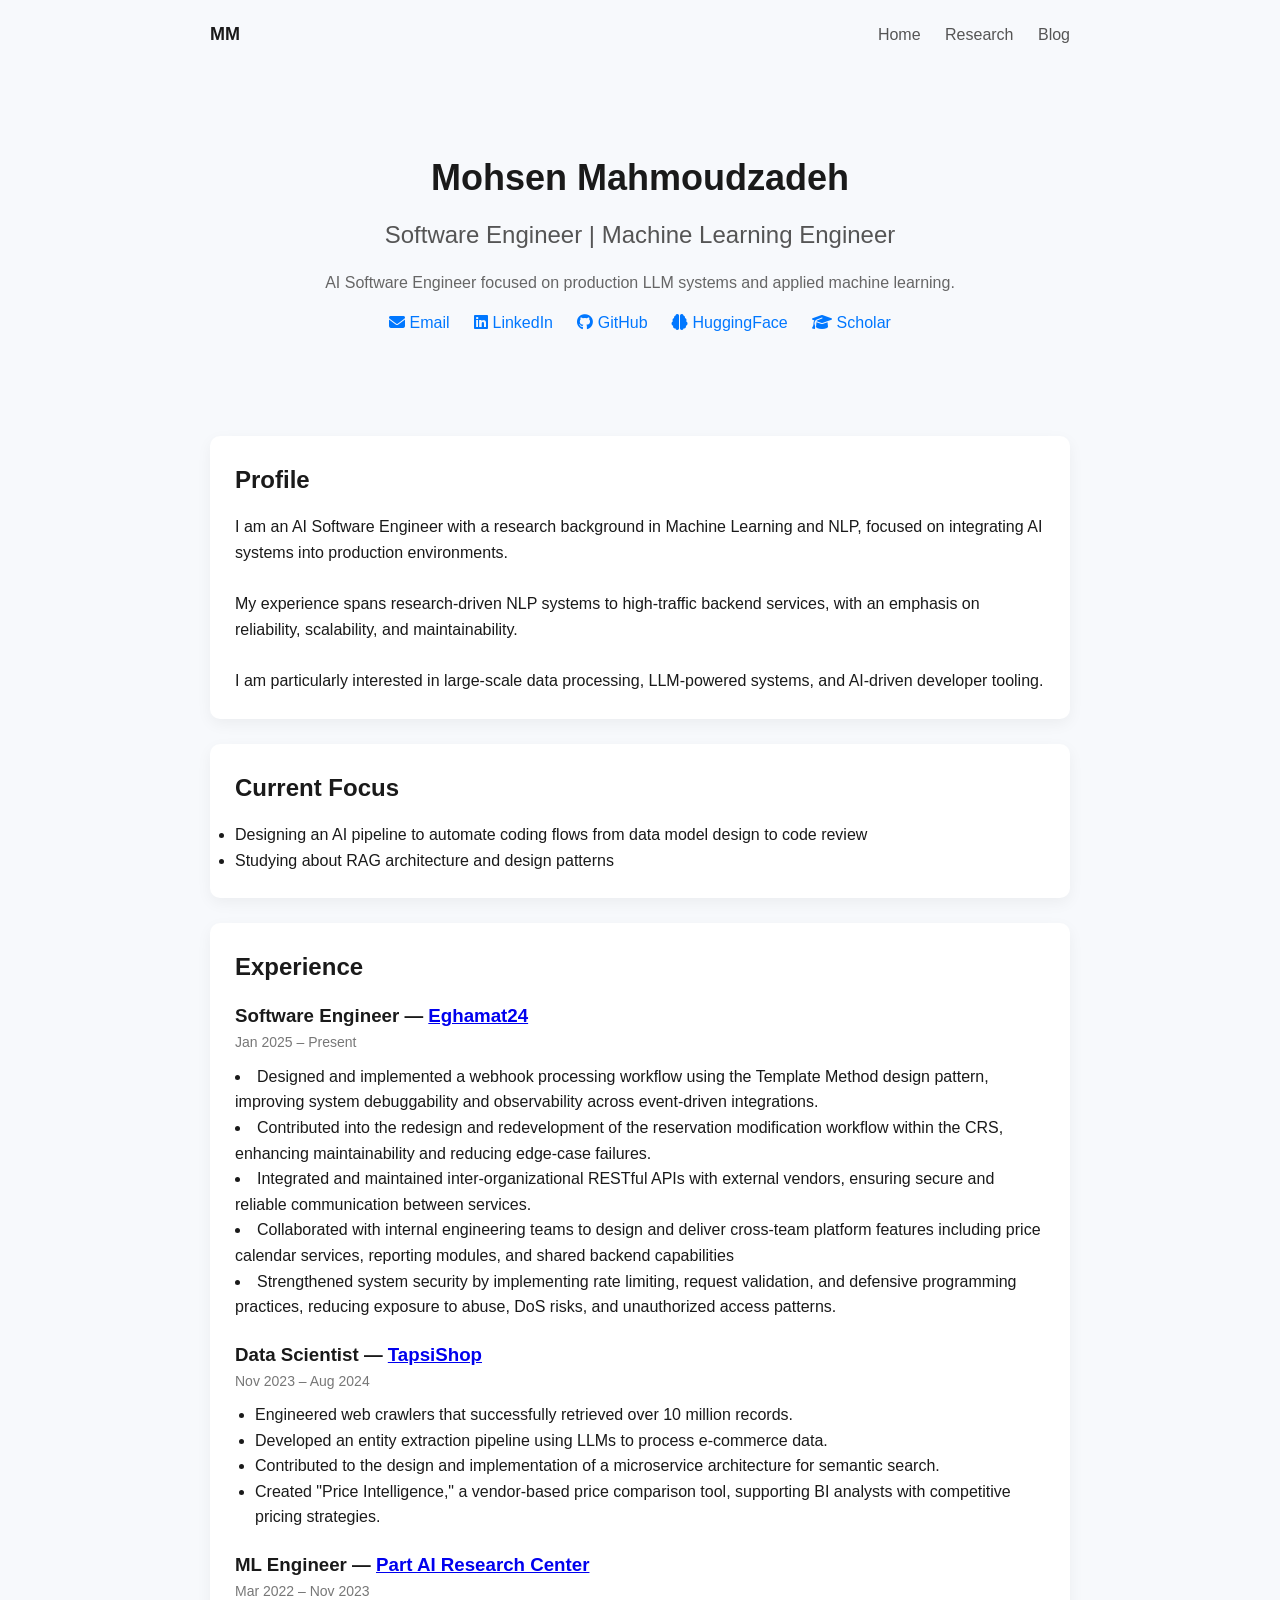
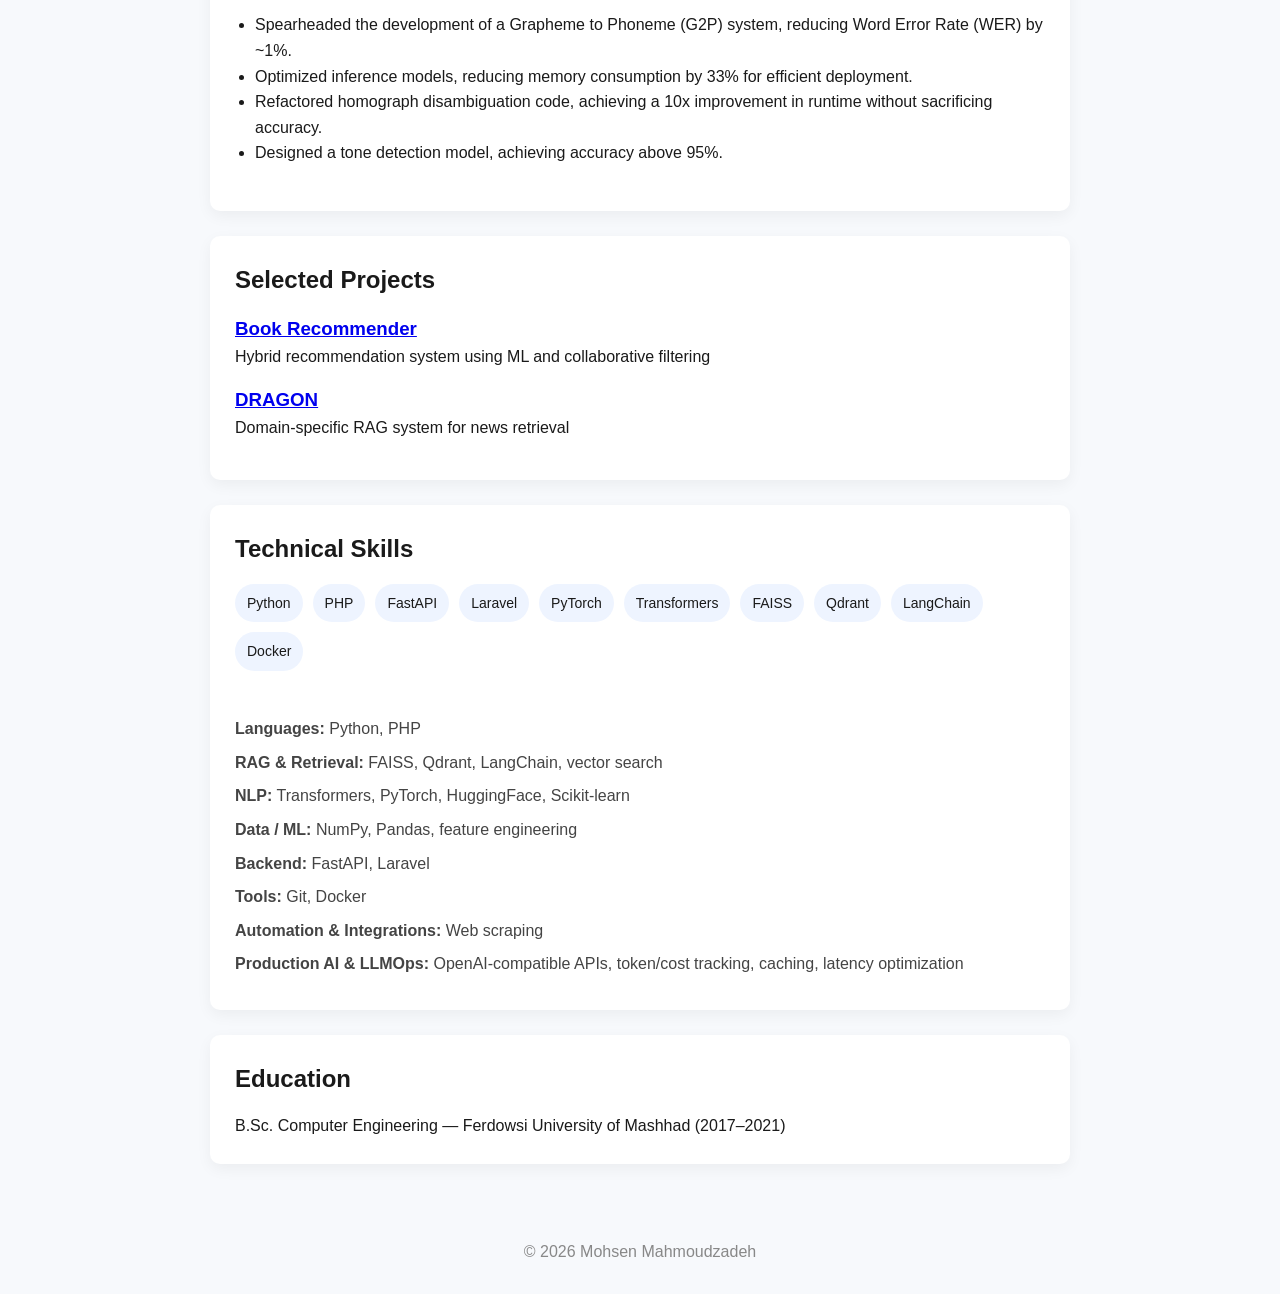
==== commit 5cda671d: "[update] index" ====
--- a/index.html
+++ b/index.html
@@ -5,6 +5,7 @@
     <meta name="viewport" content="width=device-width, initial-scale=1.0">
     <title>Mohsen Mahmoodzadeh</title>
     <link rel="stylesheet" href="style.css">
+    <link rel="stylesheet" href="https://cdnjs.cloudflare.com/ajax/libs/font-awesome/6.5.0/css/all.min.css">
 </head>
 <body>
 
@@ -27,12 +28,26 @@
     </p>
 
     <div class="links">
-        <a href="mailto:1mohsen.smm@gmail.com">Email</a>
-        <a href="https://linkedin.com/in/mohsen-mahmoodzadeh">LinkedIn</a>
-        <a href="https://github.com/mohsenMahmoodzadeh">GitHub</a>
-        <a href="https://huggingface.co/MohsenMahmoodzadeh">HuggingFace</a>
-        <a href="https://scholar.google.com/citations?hl=en&user=0bJEyegAAAAJ">Scholar</a>
-    </div>
+    <a href="mailto:1mohsen.smm@gmail.com">
+        <i class="fas fa-envelope"></i> Email
+    </a>
+
+    <a href="https://linkedin.com/in/mohsen-mahmoodzadeh" target="_blank">
+        <i class="fab fa-linkedin"></i> LinkedIn
+    </a>
+
+    <a href="https://github.com/mohsenMahmoodzadeh" target="_blank">
+        <i class="fab fa-github"></i> GitHub
+    </a>
+
+    <a href="https://huggingface.co/MohsenMahmoodzadeh" target="_blank">
+        <i class="fas fa-brain"></i> HuggingFace
+    </a>
+
+    <a href="https://scholar.google.com/citations?hl=en&user=0bJEyegAAAAJ" target="_blank">
+        <i class="fas fa-graduation-cap"></i> Scholar
+    </a>
+</div>
 </header>
 
 <main class="container">
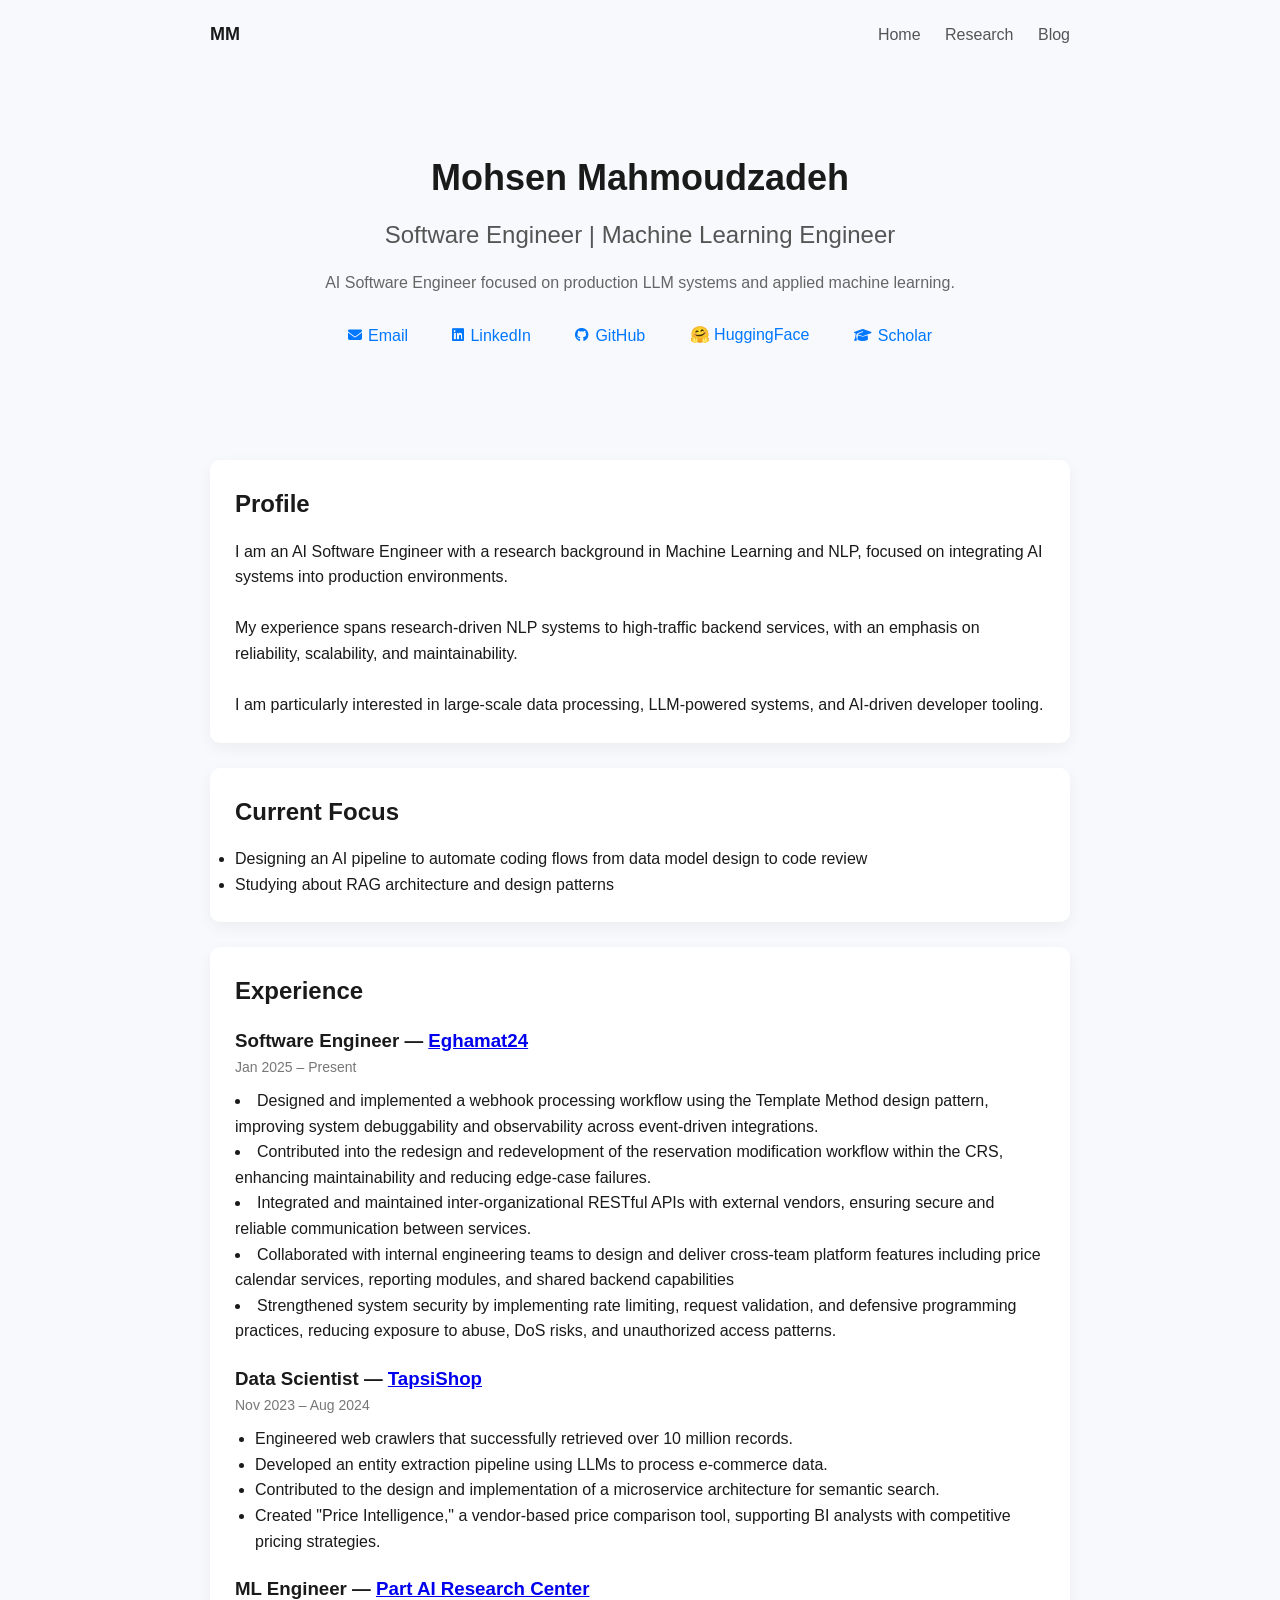
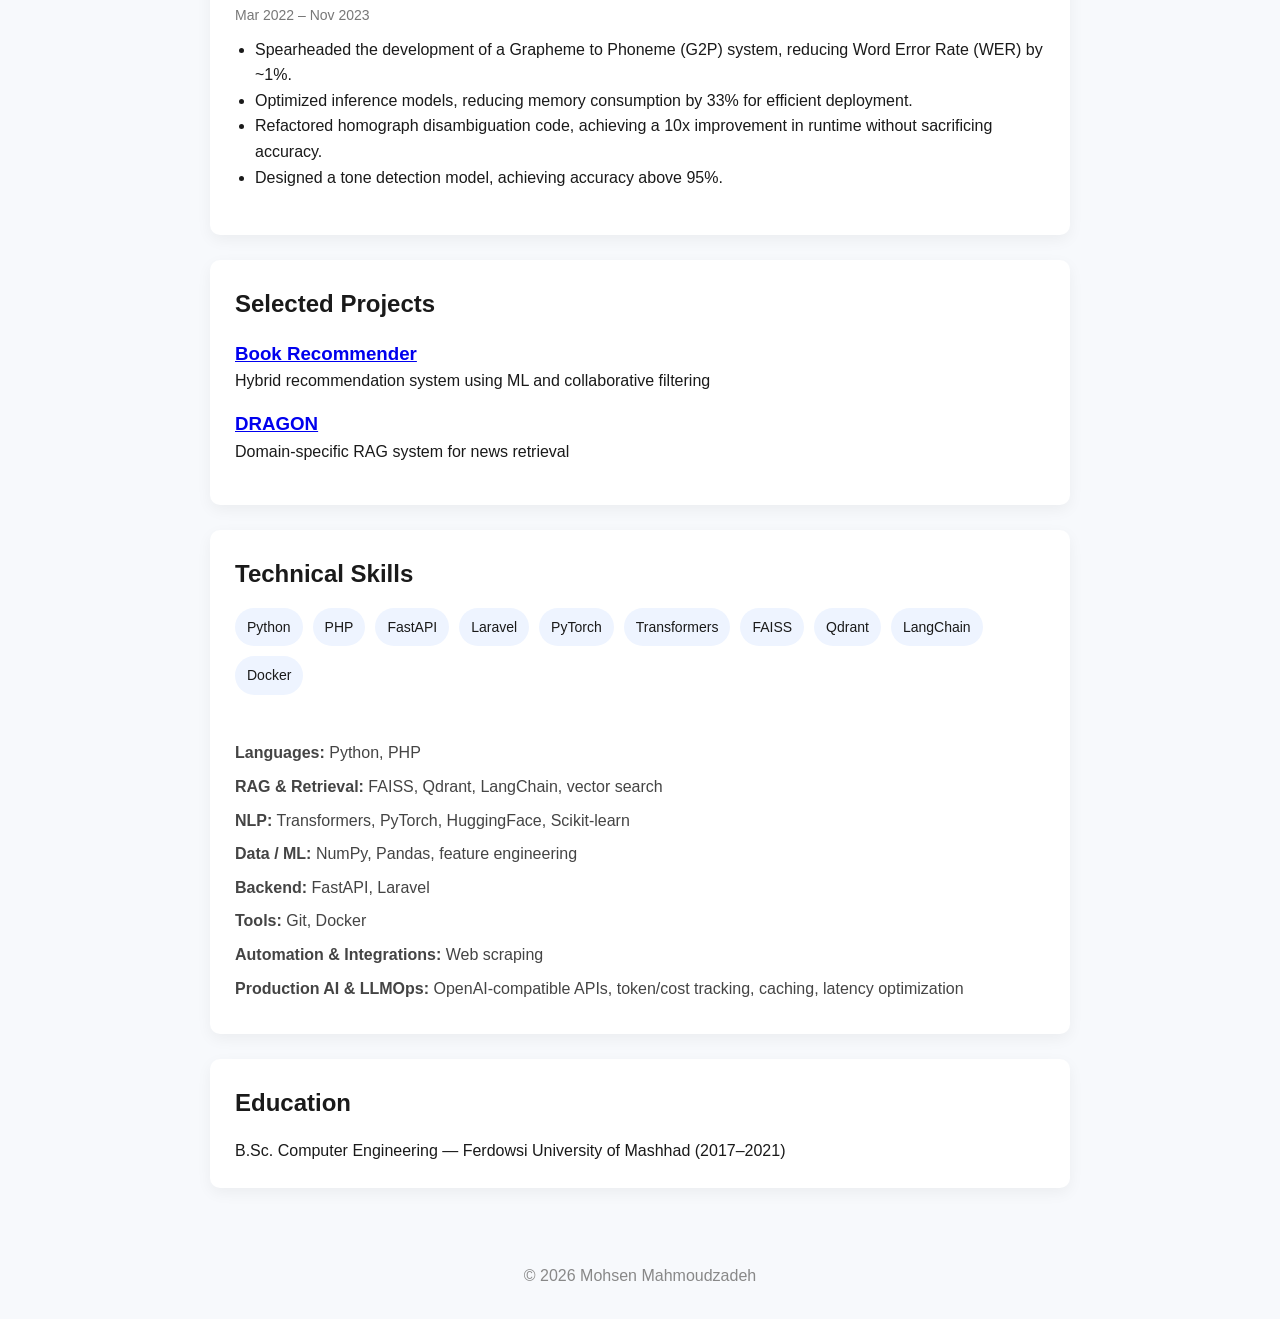
==== commit 4391c6cc: "[update] index" ====
--- a/index.html
+++ b/index.html
@@ -28,26 +28,26 @@
     </p>
 
     <div class="links">
-    <a href="mailto:1mohsen.smm@gmail.com">
-        <i class="fas fa-envelope"></i> Email
-    </a>
-
-    <a href="https://linkedin.com/in/mohsen-mahmoodzadeh" target="_blank">
-        <i class="fab fa-linkedin"></i> LinkedIn
-    </a>
-
-    <a href="https://github.com/mohsenMahmoodzadeh" target="_blank">
-        <i class="fab fa-github"></i> GitHub
-    </a>
-
-    <a href="https://huggingface.co/MohsenMahmoodzadeh" target="_blank">
-        <i class="fas fa-brain"></i> HuggingFace
-    </a>
-
-    <a href="https://scholar.google.com/citations?hl=en&user=0bJEyegAAAAJ" target="_blank">
-        <i class="fas fa-graduation-cap"></i> Scholar
-    </a>
-</div>
+        <a href="mailto:1mohsen.smm@gmail.com">
+            <i class="fas fa-envelope"></i> Email
+        </a>
+
+        <a href="https://linkedin.com/in/mohsen-mahmoodzadeh" target="_blank">
+            <i class="fab fa-linkedin"></i> LinkedIn
+        </a>
+
+        <a href="https://github.com/mohsenMahmoodzadeh" target="_blank">
+            <i class="fab fa-github"></i> GitHub
+        </a>
+
+        <a href="https://huggingface.co/MohsenMahmoodzadeh" target="_blank">
+            🤗 HuggingFace
+        </a>
+
+        <a href="https://scholar.google.com/citations?hl=en&user=0bJEyegAAAAJ" target="_blank">
+            <i class="fas fa-graduation-cap"></i> Scholar
+        </a>
+    </div>
 </header>
 
 <main class="container">
--- a/style.css
+++ b/style.css
@@ -141,4 +141,34 @@
 .skills-detailed p {
     margin-bottom: 8px;
     color: #444;
+}
+
+.links {
+    margin-top: 15px;
+}
+
+.links a {
+    display: inline-flex;
+    align-items: center;
+    gap: 6px;
+    margin: 6px 10px;
+    padding: 6px 10px;
+    border-radius: 6px;
+    text-decoration: none;
+    color: #0077ff;
+    transition: all 0.2s ease;
+}
+
+.links a span {
+    display: inline-flex;
+    align-items: center;
+}
+
+.links a:hover {
+    background: #eef4ff;
+    transform: translateY(-2px);
+}
+
+.links i {
+    font-size: 14px;
 }
